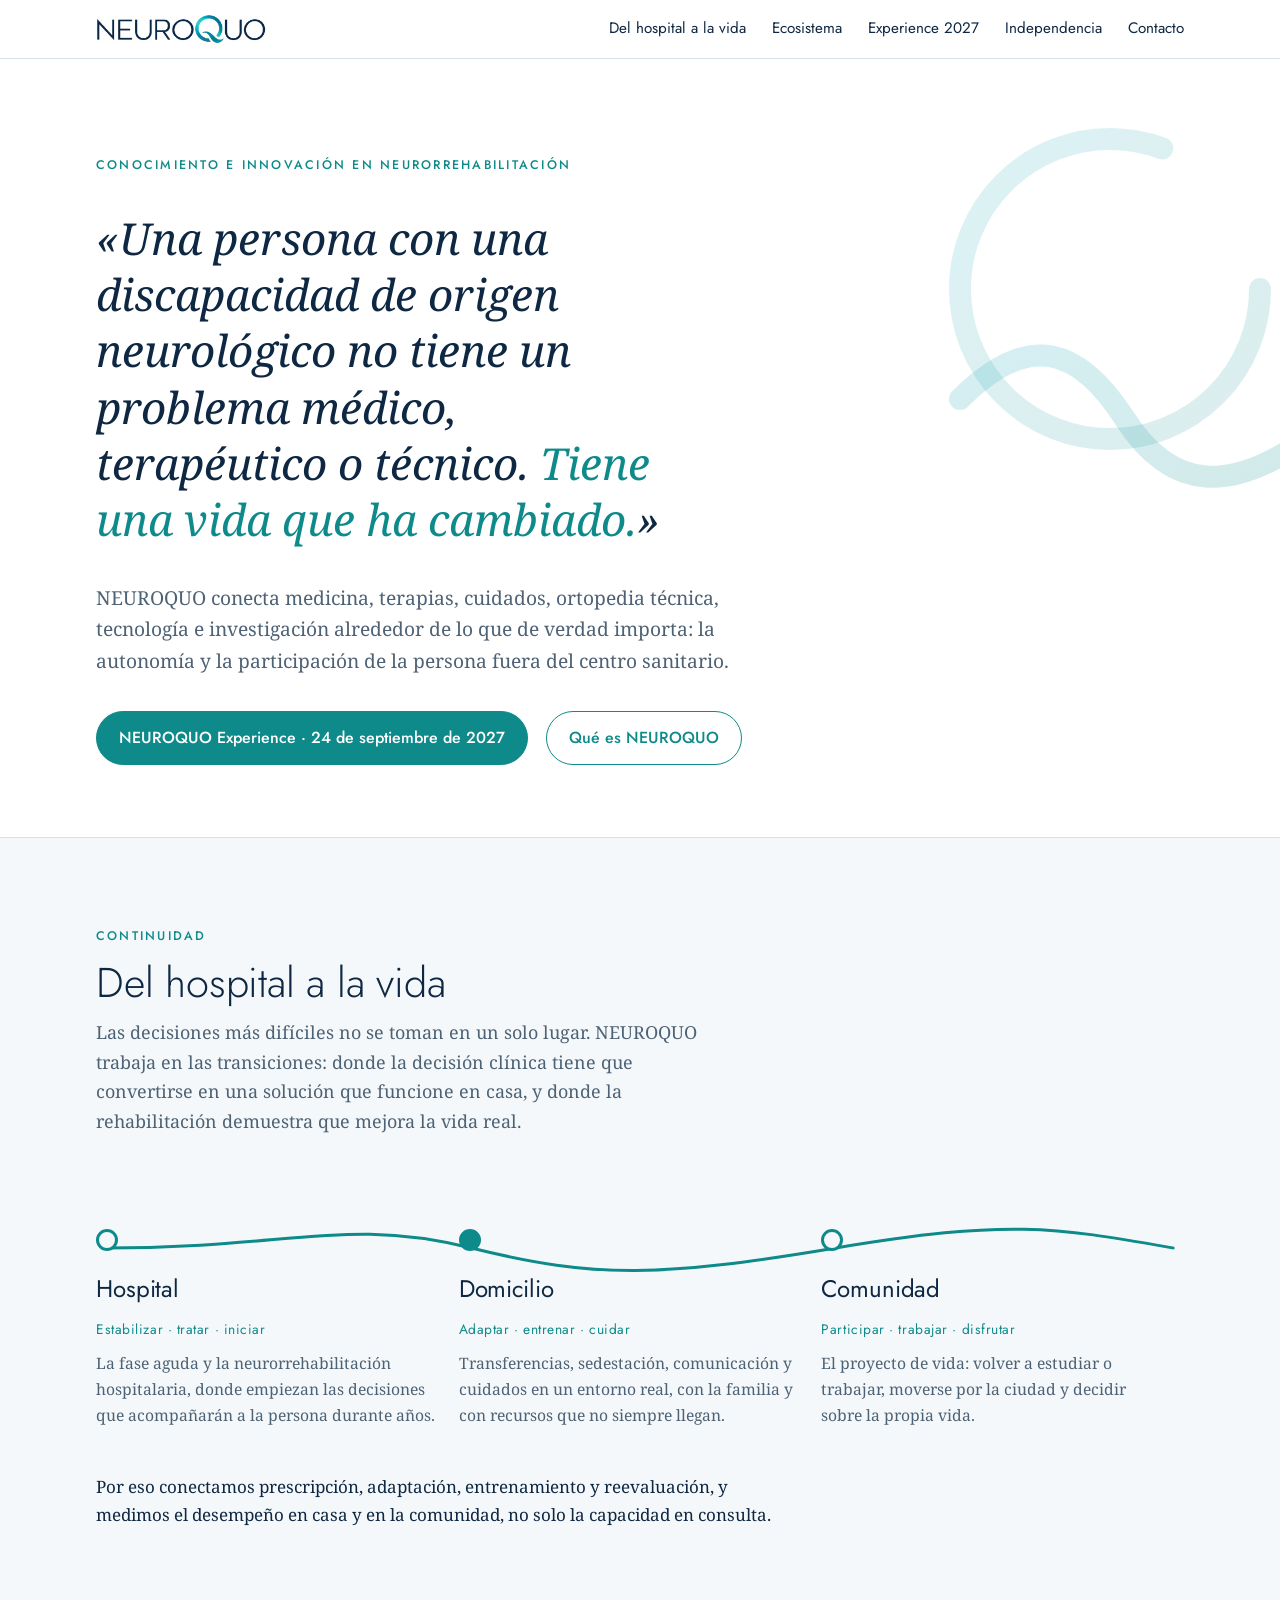
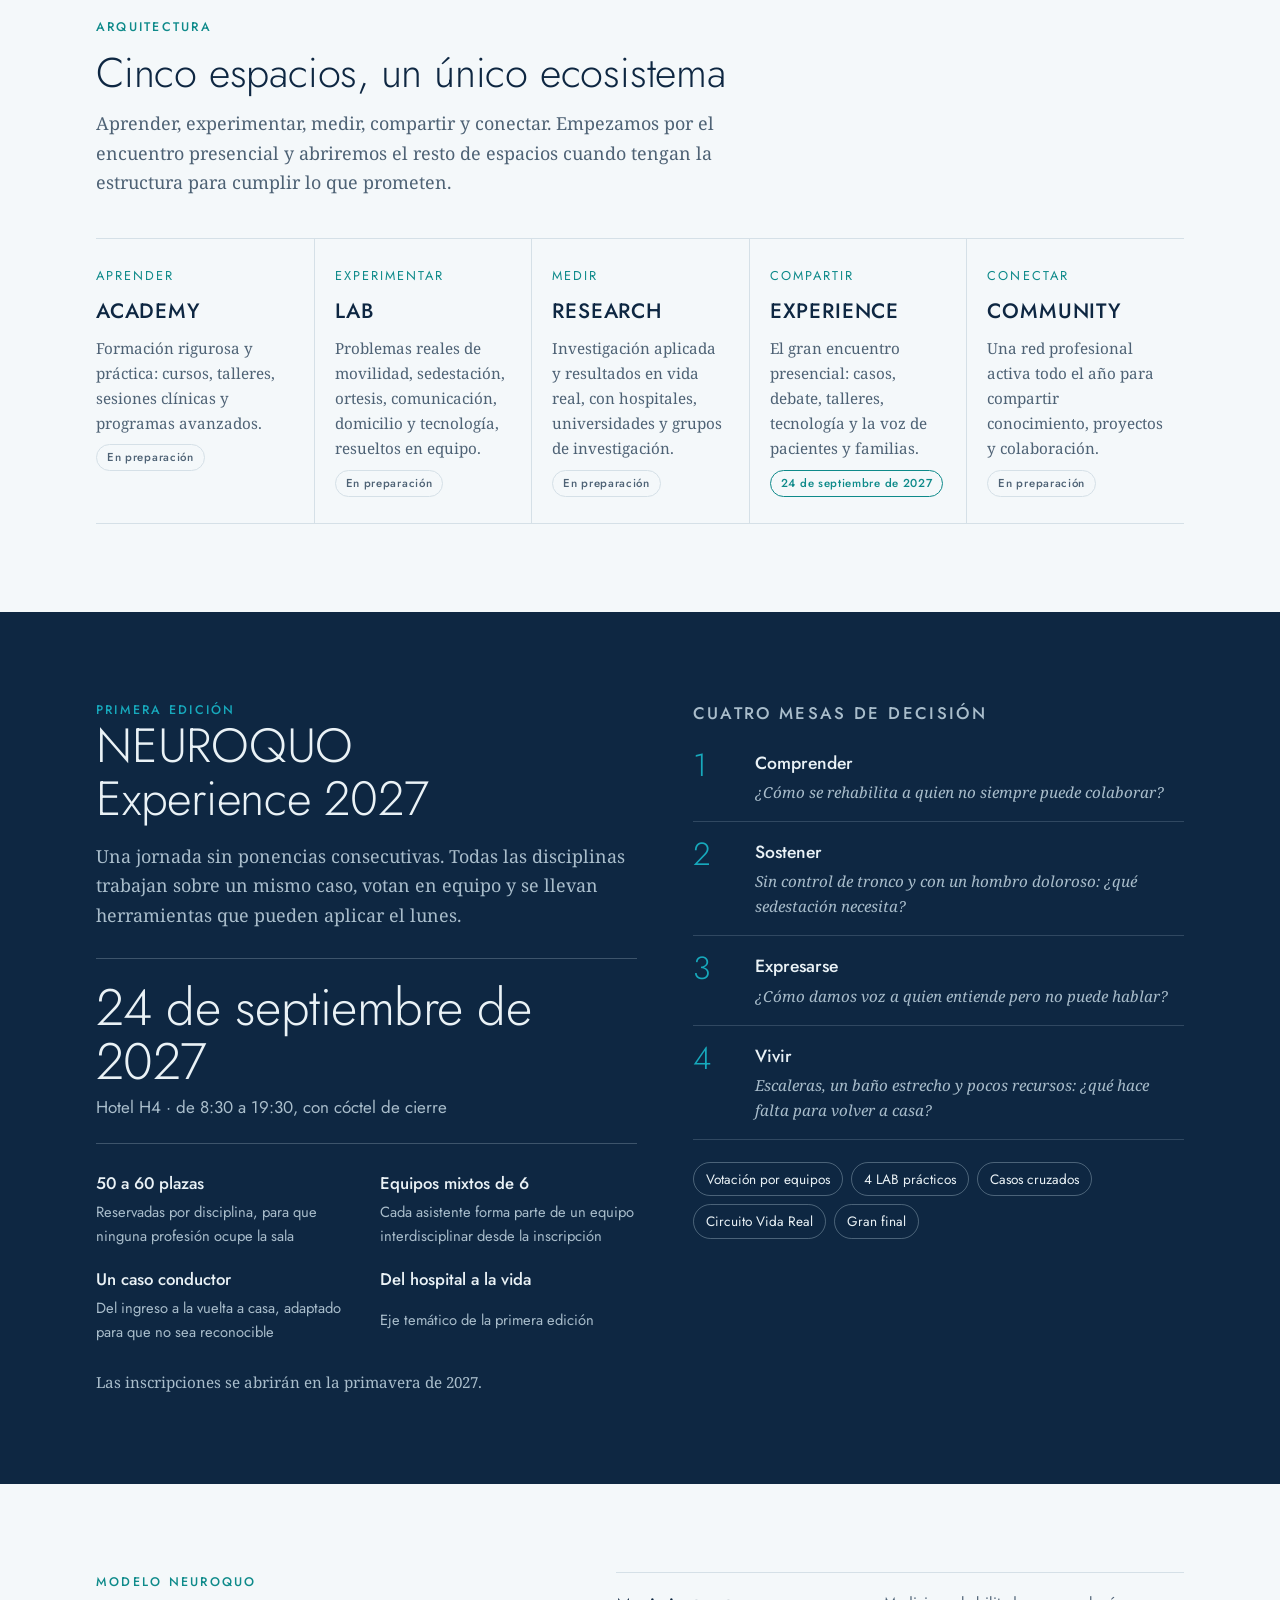
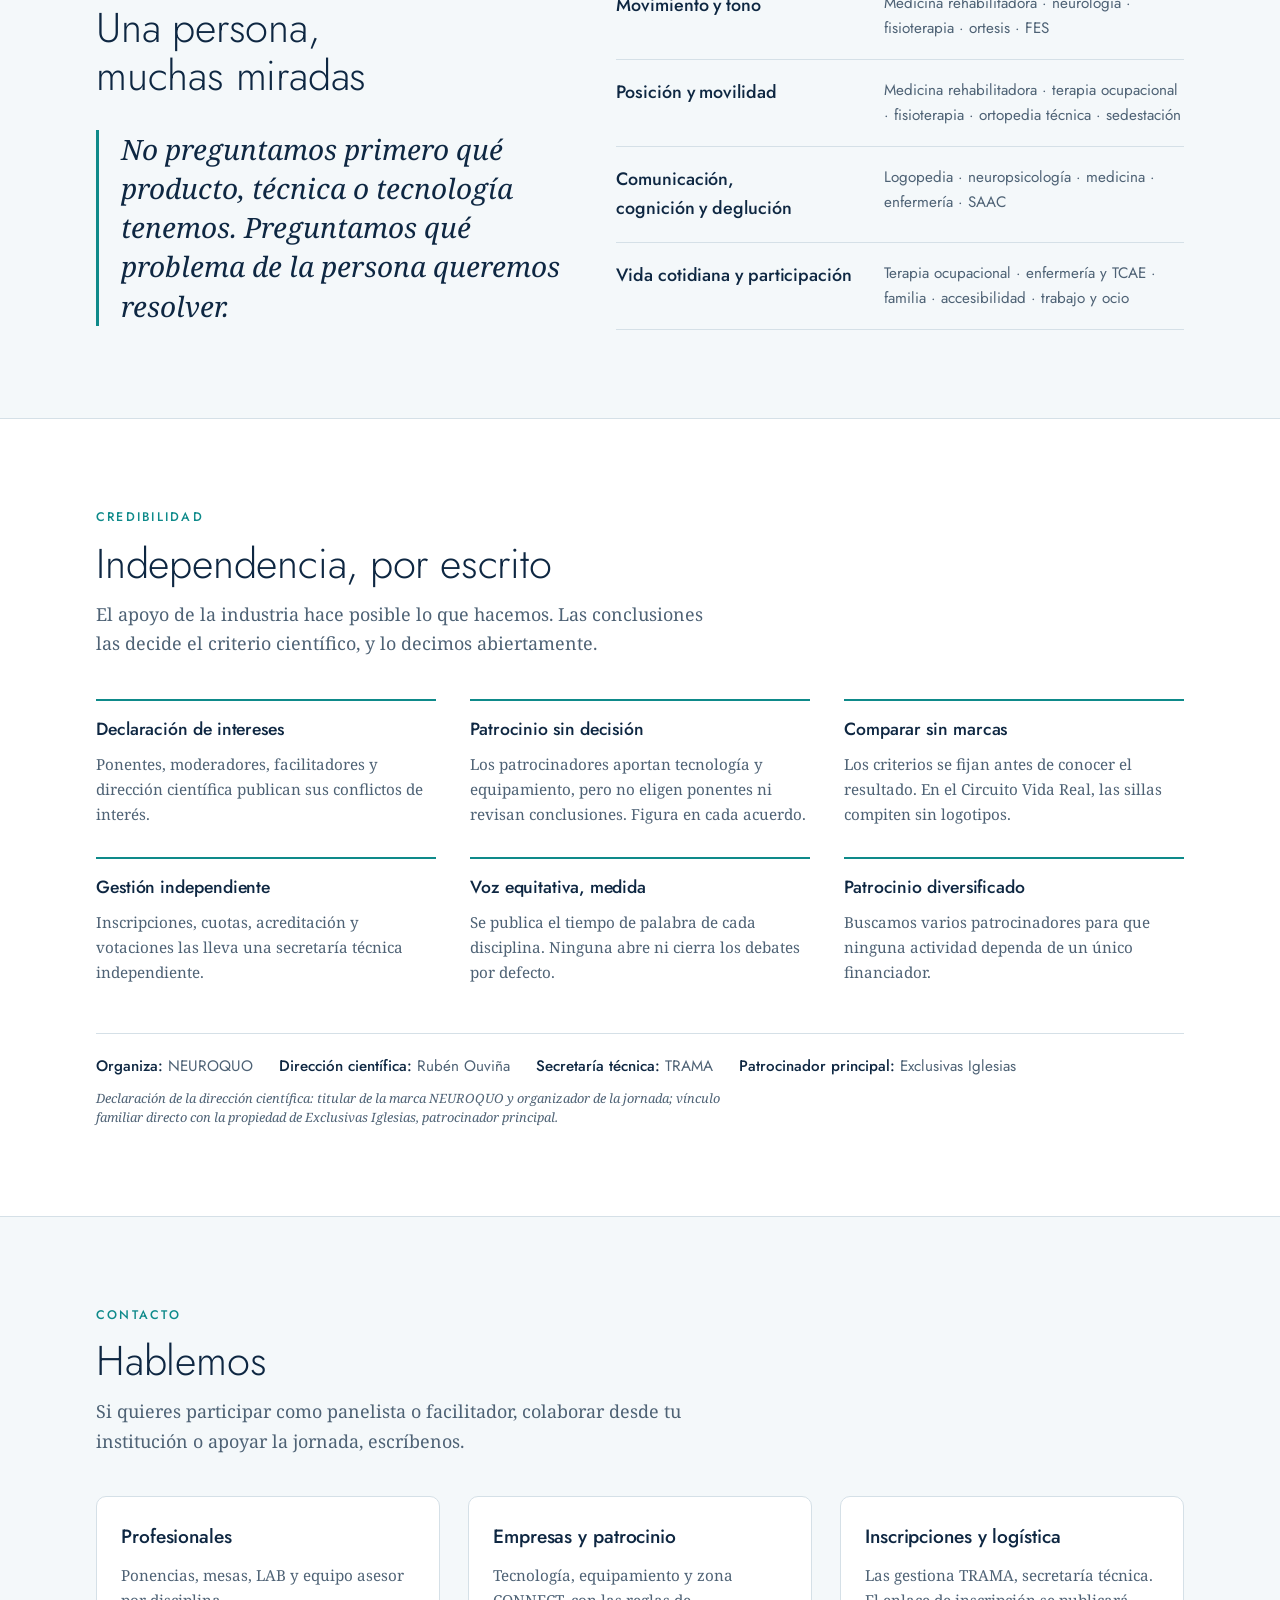
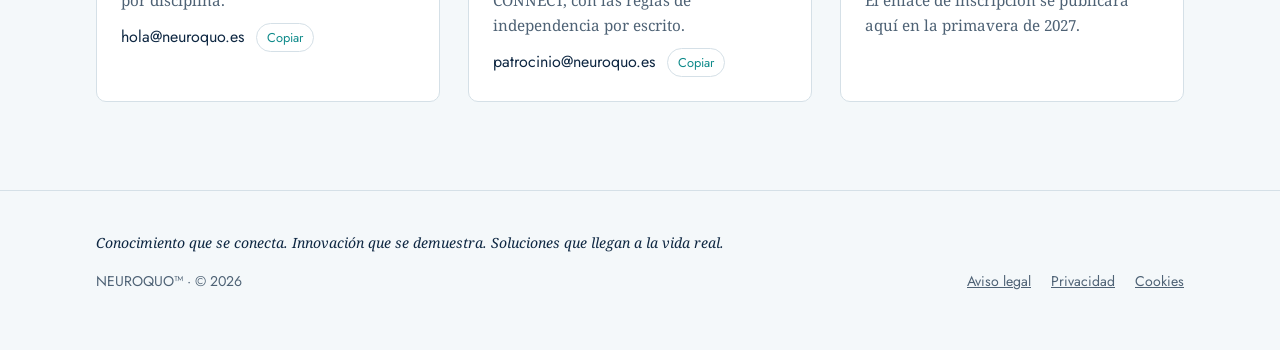
==== index.html @ b83b4be7 "Web de NEUROQUO: primera versión para neuroquo.es Página estática pasada desde el diseño aprobado, c" ====
<!doctype html>
<html lang="es">
<head>
<meta charset="utf-8">
<meta name="viewport" content="width=device-width, initial-scale=1, viewport-fit=cover">
<title>NEUROQUO · Conocimiento e innovación en neurorrehabilitación</title>
<link rel="canonical" href="https://neuroquo.es/">
<link rel="icon" type="image/png" href="assets/logo-neuroquo-600.png">
<meta property="og:title" content="NEUROQUO">
<meta property="og:description" content="Ecosistema de conocimiento e innovación en neurorrehabilitación. NEUROQUO Experience 2027: 24 de septiembre.">
<meta property="og:url" content="https://neuroquo.es/">
<meta property="og:type" content="website">
<meta property="og:locale" content="es_ES">
<meta name="description" content="NEUROQUO, ecosistema de conocimiento e innovación en neurorrehabilitación. NEUROQUO Experience 2027: 24 de septiembre, Hotel H4.">
<link rel="preconnect" href="https://fonts.googleapis.com">
<link rel="preconnect" href="https://fonts.gstatic.com" crossorigin>
<link rel="stylesheet" href="https://fonts.googleapis.com/css2?family=Jost:wght@300;400;500;600&family=Noto+Serif:ital,wght@0,400;0,600;1,400&display=swap">
<style>
/* Layout: una sola columna editorial (≈1120px) con bandas a todo el ancho; la línea turquesa de la Q
   recorre "del hospital a la vida" como hilo de continuidad. Display: Jost ligera (eco del logotipo);
   texto: Noto Serif (dossier de marca). */
:root {
  --paper: #F4F8FA;
  --surface: #FFFFFF;
  --ink: #0E2742;
  --muted: #4E6275;
  --line: #D5E0E7;
  --teal: #0E8A8A;
  --cyan: #17A9BC;
  --wash: #E4F2F2;
  --band: #0E2742;
  --band-ink: #EAF2F6;
  --band-muted: #A9BDCB;
  --f-display: "Jost", "Futura", "Avenir Next", "Helvetica Neue", Arial, sans-serif;
  --f-body: "Noto Serif", Georgia, "Times New Roman", serif;
}
@media (prefers-color-scheme: dark) {
  :root:not([data-theme="light"]) {
    --paper: #08141F; --surface: #0E1E2D; --ink: #E7EEF3; --muted: #9DB0C0; --line: #20374A;
    --teal: #3CC4BD; --cyan: #5BD0DE; --wash: #0F2A31; --band: #0B1A27; --band-ink: #EAF2F6; --band-muted: #A9BDCB;
    color-scheme: dark;
  }
}
:root[data-theme="dark"] {
  --paper: #08141F; --surface: #0E1E2D; --ink: #E7EEF3; --muted: #9DB0C0; --line: #20374A;
  --teal: #3CC4BD; --cyan: #5BD0DE; --wash: #0F2A31; --band: #0B1A27; --band-ink: #EAF2F6; --band-muted: #A9BDCB;
  color-scheme: dark;
}

* { box-sizing: border-box; }
html { scroll-padding-top: calc(env(safe-area-inset-top, 0px) + 76px); }
body { background: var(--paper); color: var(--ink); font-family: var(--f-body); font-size: 17px; line-height: 1.65; }
h1, h2, h3, h4 { font-family: var(--f-display); font-weight: 400; margin: 0; text-wrap: balance; letter-spacing: -0.005em; }
p { margin: 0; }
a { color: var(--teal); }
a:focus-visible, button:focus-visible { outline: 2px solid var(--cyan); outline-offset: 3px; border-radius: 2px; }
.in { max-width: 1120px; margin: 0 auto; padding-left: max(16px, env(safe-area-inset-left, 0px)); padding-right: max(16px, env(safe-area-inset-right, 0px)); }
.eyebrow { font-family: var(--f-display); font-size: 0.78rem; font-weight: 500; letter-spacing: 0.18em; text-transform: uppercase; color: var(--teal); }
.lede { font-size: 1.12rem; color: var(--muted); max-width: 62ch; }
section { padding-block: 88px; }
.sec-head { display: grid; gap: 12px; margin-bottom: 40px; max-width: 760px; }
.sec-head h2 { font-size: clamp(1.8rem, 3.4vw, 2.6rem); font-weight: 300; line-height: 1.15; }

/* Cabecera */
body::before { content: ""; position: fixed; inset: 0 0 auto; height: env(safe-area-inset-top, 0px); z-index: 10; background: var(--surface); }
.top { position: sticky; top: env(safe-area-inset-top, 0px); z-index: 9; background: color-mix(in srgb, var(--surface) 92%, transparent); backdrop-filter: blur(8px); border-bottom: 1px solid var(--line); }
.top .in { display: flex; align-items: center; justify-content: space-between; gap: 20px; padding-block: 14px; }
.logo { display: block; width: 170px; height: auto; }
.logo-dark { display: none; }
@media (prefers-color-scheme: dark) { :root:not([data-theme="light"]) .logo-light { display: none; } :root:not([data-theme="light"]) .logo-dark { display: block; } }
:root[data-theme="dark"] .logo-light { display: none; }
:root[data-theme="dark"] .logo-dark { display: block; }
nav ul { display: flex; flex-wrap: wrap; gap: 6px 26px; list-style: none; margin: 0; padding: 0; font-family: var(--f-display); font-size: 0.95rem; }
nav a { color: var(--ink); text-decoration: none; }
nav a:hover { color: var(--teal); }
@media (max-width: 860px) { nav { display: none; } }

/* Portada */
.hero { padding-block: 96px 72px; background: var(--surface); border-bottom: 1px solid var(--line); position: relative; overflow: hidden; }
.hero .in { display: grid; gap: 34px; position: relative; }
.hero blockquote { margin: 0; font-family: var(--f-body); font-style: italic; font-size: clamp(1.7rem, 3.6vw, 2.75rem); line-height: 1.28; max-width: 24ch; color: var(--ink); }
.hero blockquote em { font-style: italic; color: var(--teal); }
.hero .lede { font-size: 1.2rem; }
.hero-meta { display: flex; flex-wrap: wrap; gap: 14px 18px; align-items: center; }
.btn { font-family: var(--f-display); font-size: 1rem; font-weight: 500; text-decoration: none; padding: 13px 22px; border-radius: 999px; border: 1px solid var(--teal); color: var(--teal); background: transparent; cursor: pointer; display: inline-flex; gap: 10px; align-items: center; }
.btn.solid { background: var(--teal); color: var(--surface); }
.btn:hover { filter: brightness(1.08); }
.hero-wave { position: absolute; right: -60px; top: 40px; width: min(48vw, 560px); height: auto; opacity: 0.9; pointer-events: none; }
@media (max-width: 760px) { .hero-wave { opacity: 0.25; right: -120px; } }

/* Del hospital a la vida */
.ruta { display: grid; grid-template-columns: repeat(3, minmax(0, 1fr)); gap: 0; position: relative; }
.ruta svg.hilo { position: absolute; left: 0; right: 0; top: 30px; width: 100%; height: 70px; overflow: visible; }
.etapa { position: relative; padding: 0 22px 0 0; display: grid; gap: 10px; align-content: start; }
.etapa .punto { width: 22px; height: 22px; border-radius: 50%; background: var(--paper); border: 3px solid var(--teal); position: relative; z-index: 1; margin-top: 52px; }
.etapa.centro .punto { background: var(--teal); }
.etapa h3 { font-size: 1.5rem; font-weight: 400; margin-top: 8px; }
.etapa p { color: var(--muted); font-size: 0.98rem; }
.etapa .verbos { font-family: var(--f-display); font-size: 0.86rem; letter-spacing: 0.04em; color: var(--teal); }
.ruta-nota { margin-top: 44px; max-width: 70ch; }
@media (max-width: 760px) {
  .ruta { grid-template-columns: 1fr; gap: 28px; border-left: 3px solid var(--teal); margin-left: 10px; padding-left: 24px; }
  .ruta svg.hilo { display: none; }
  .etapa .punto { position: absolute; left: -37px; top: 6px; margin: 0; }
}

/* Ecosistema */
.espacios { display: grid; grid-template-columns: repeat(5, minmax(0, 1fr)); border-top: 1px solid var(--line); }
.espacio { padding: 26px 20px 26px 0; display: grid; gap: 8px; align-content: start; border-bottom: 1px solid var(--line); }
.espacio + .espacio { padding-left: 20px; border-left: 1px solid var(--line); }
.espacio h3 { font-size: 1.3rem; font-weight: 500; letter-spacing: 0.04em; }
.espacio .verbo { font-family: var(--f-display); font-size: 0.8rem; letter-spacing: 0.16em; text-transform: uppercase; color: var(--teal); }
.espacio p { font-size: 0.95rem; color: var(--muted); }
.estado { justify-self: start; font-family: var(--f-display); font-size: 0.72rem; font-weight: 500; letter-spacing: 0.06em; padding: 3px 10px; border-radius: 999px; border: 1px solid var(--line); color: var(--muted); }
.estado.vivo { border-color: var(--teal); color: var(--teal); }
@media (max-width: 960px) { .espacios { grid-template-columns: 1fr 1fr; } .espacio + .espacio { border-left: 0; padding-left: 0; } .espacio { padding-right: 20px; } }
@media (max-width: 520px) { .espacios { grid-template-columns: 1fr; } }

/* Experience 2027 (banda) */
.band { background: var(--band); color: var(--band-ink); }
.band .eyebrow { color: var(--cyan); }
.band .lede { color: var(--band-muted); }
.band h2, .band h3 { color: var(--band-ink); }
.exp { display: grid; grid-template-columns: minmax(0, 1.1fr) minmax(0, 1fr); gap: 56px; align-items: start; }
@media (max-width: 860px) { .exp { grid-template-columns: 1fr; gap: 36px; } }
.fecha { display: grid; gap: 4px; padding: 22px 0; border-top: 1px solid rgba(169, 189, 203, 0.3); border-bottom: 1px solid rgba(169, 189, 203, 0.3); margin-top: 28px; }
.fecha b { font-family: var(--f-display); font-weight: 300; font-size: clamp(2rem, 4.4vw, 3.2rem); line-height: 1.05; letter-spacing: -0.01em; }
.fecha span { color: var(--band-muted); font-family: var(--f-display); }
.hechos { display: grid; grid-template-columns: 1fr 1fr; gap: 18px 28px; margin-top: 26px; font-family: var(--f-display); }
.hechos div { display: grid; gap: 2px; }
.hechos strong { font-weight: 500; font-size: 1.05rem; }
.hechos span { color: var(--band-muted); font-size: 0.92rem; }
.mesas { list-style: none; margin: 0; padding: 0; display: grid; gap: 0; counter-reset: m; }
.mesas li { counter-increment: m; display: grid; grid-template-columns: 48px 1fr; gap: 2px 14px; padding: 16px 0; border-bottom: 1px solid rgba(169, 189, 203, 0.22); }
.mesas li::before { content: counter(m); grid-row: span 2; font-family: var(--f-display); font-weight: 300; font-size: 2rem; line-height: 1; color: var(--cyan); }
.mesas b { font-family: var(--f-display); font-weight: 500; font-size: 1.1rem; }
.mesas span { color: var(--band-muted); font-size: 0.95rem; font-style: italic; }
.formato { display: flex; flex-wrap: wrap; gap: 8px; margin-top: 22px; }
.formato span { font-family: var(--f-display); font-size: 0.85rem; padding: 5px 12px; border-radius: 999px; border: 1px solid rgba(169, 189, 203, 0.4); color: var(--band-ink); }
.band .btn { border-color: var(--cyan); color: var(--cyan); }
.aviso-insc { margin-top: 26px; display: grid; gap: 12px; justify-items: start; }
.aviso-insc p { color: var(--band-muted); font-size: 0.95rem; }

/* Una persona, muchas miradas */
.miradas { display: grid; grid-template-columns: minmax(0, 0.9fr) minmax(0, 1.1fr); gap: 56px; align-items: start; }
@media (max-width: 860px) { .miradas { grid-template-columns: 1fr; gap: 32px; } }
.principio { font-family: var(--f-body); font-style: italic; font-size: clamp(1.35rem, 2.4vw, 1.75rem); line-height: 1.4; border-left: 3px solid var(--teal); padding-left: 22px; }
.problemas { display: grid; gap: 0; border-top: 1px solid var(--line); }
.problema { display: grid; grid-template-columns: minmax(0, 0.9fr) minmax(0, 1.1fr); gap: 6px 22px; padding: 18px 0; border-bottom: 1px solid var(--line); }
.problema h3 { font-size: 1.12rem; font-weight: 500; }
.problema p { color: var(--muted); font-size: 0.95rem; font-family: var(--f-display); }
@media (max-width: 520px) { .problema { grid-template-columns: 1fr; } }

/* Independencia */
.indep { background: var(--surface); border-top: 1px solid var(--line); border-bottom: 1px solid var(--line); }
.compromisos { display: grid; grid-template-columns: repeat(3, minmax(0, 1fr)); gap: 30px 34px; }
@media (max-width: 860px) { .compromisos { grid-template-columns: 1fr 1fr; } }
@media (max-width: 520px) { .compromisos { grid-template-columns: 1fr; } }
.compromiso { display: grid; gap: 8px; align-content: start; padding-top: 14px; border-top: 2px solid var(--teal); }
.compromiso h3 { font-size: 1.1rem; font-weight: 500; }
.compromiso p { font-size: 0.95rem; color: var(--muted); }
.creditos { margin-top: 48px; padding-top: 20px; border-top: 1px solid var(--line); display: grid; gap: 10px; }
.creditos .lista { display: flex; flex-wrap: wrap; gap: 6px 26px; font-family: var(--f-display); font-size: 0.95rem; color: var(--muted); }
.creditos .lista b { color: var(--ink); font-weight: 500; }
.coi { font-style: italic; font-size: 0.8rem; line-height: 1.5; color: var(--muted); max-width: 90ch; }

/* Contacto */
.contacto { display: grid; grid-template-columns: repeat(3, minmax(0, 1fr)); gap: 28px; }
@media (max-width: 860px) { .contacto { grid-template-columns: 1fr; } }
.canal { background: var(--surface); border: 1px solid var(--line); border-radius: 10px; padding: 24px; display: grid; gap: 10px; align-content: start; }
.canal h3 { font-size: 1.2rem; font-weight: 500; }
.canal p { color: var(--muted); font-size: 0.95rem; }
.correo { display: flex; flex-wrap: wrap; gap: 8px 12px; align-items: center; font-family: var(--f-display); }
.correo code { font-family: var(--f-display); font-size: 1rem; color: var(--ink); user-select: all; }
.copiar { font-family: var(--f-display); font-size: 0.8rem; padding: 4px 10px; border-radius: 999px; border: 1px solid var(--line); background: transparent; color: var(--teal); cursor: pointer; }

/* Pie */
footer { padding-block: 40px 56px; border-top: 1px solid var(--line); font-family: var(--f-display); font-size: 0.88rem; color: var(--muted); }
footer .in { display: grid; gap: 16px; }
.pie-fila { display: flex; flex-wrap: wrap; gap: 10px 28px; justify-content: space-between; align-items: center; }
.pie-fila ul { display: flex; flex-wrap: wrap; gap: 6px 20px; list-style: none; margin: 0; padding: 0; }
.pie-fila a { color: var(--muted); }
.lema { font-family: var(--f-body); font-style: italic; color: var(--ink); }

@media (prefers-reduced-motion: no-preference) {
  html { scroll-behavior: smooth; }
  .hilo path.trazo { stroke-dasharray: 1400; stroke-dashoffset: 1400; animation: trazo 2.4s 0.3s ease-out forwards; }
  @keyframes trazo { to { stroke-dashoffset: 0; } }
}
</style>
<style>html,body{margin:0;padding:0}img{max-width:100%}</style>
</head>
<body>
<header class="top">
  <div class="in">
    <a href="#inicio" aria-label="NEUROQUO, inicio">
      <img class="logo logo-light" src="assets/logo-neuroquo-600.png" alt="NEUROQUO" width="600" height="107">
      <img class="logo logo-dark" src="assets/logo-neuroquo-oscuro-600.png" alt="NEUROQUO" width="600" height="107">
    </a>
    <nav aria-label="Secciones">
      <ul>
        <li><a href="#vida-real">Del hospital a la vida</a></li>
        <li><a href="#ecosistema">Ecosistema</a></li>
        <li><a href="#experience">Experience 2027</a></li>
        <li><a href="#independencia">Independencia</a></li>
        <li><a href="#contacto">Contacto</a></li>
      </ul>
    </nav>
  </div>
</header>

<main id="inicio">
  <section class="hero">
    <svg class="hero-wave" viewBox="0 0 560 420" aria-hidden="true">
      <defs>
        <linearGradient id="q" x1="0" y1="0" x2="1" y2="1">
          <stop offset="0" style="stop-color: var(--cyan)"/><stop offset="1" style="stop-color: var(--teal)"/>
        </linearGradient>
      </defs>
      <circle cx="330" cy="190" r="150" fill="none" stroke="url(#q)" stroke-width="22" stroke-dasharray="760 200" stroke-linecap="round" opacity="0.16"/>
      <path d="M180 300 C 250 230, 300 250, 345 320 S 450 400, 540 330" fill="none" stroke="url(#q)" stroke-width="22" stroke-linecap="round" opacity="0.2"/>
    </svg>
    <div class="in">
      <p class="eyebrow">Conocimiento e innovación en neurorrehabilitación</p>
      <blockquote>«Una persona con una discapacidad de origen neurológico no tiene un problema médico, terapéutico o técnico. <em>Tiene una vida que ha cambiado.</em>»</blockquote>
      <p class="lede">NEUROQUO conecta medicina, terapias, cuidados, ortopedia técnica, tecnología e investigación alrededor de lo que de verdad importa: la autonomía y la participación de la persona fuera del centro sanitario.</p>
      <div class="hero-meta">
        <a class="btn solid" href="#experience">NEUROQUO Experience · 24 de septiembre de 2027</a>
        <a class="btn" href="#ecosistema">Qué es NEUROQUO</a>
      </div>
    </div>
  </section>

  <section id="vida-real">
    <div class="in">
      <div class="sec-head">
        <p class="eyebrow">Continuidad</p>
        <h2>Del hospital a la vida</h2>
        <p class="lede">Las decisiones más difíciles no se toman en un solo lugar. NEUROQUO trabaja en las transiciones: donde la decisión clínica tiene que convertirse en una solución que funcione en casa, y donde la rehabilitación demuestra que mejora la vida real.</p>
      </div>
      <div class="ruta">
        <svg class="hilo" viewBox="0 0 1000 70" preserveAspectRatio="none" aria-hidden="true">
          <path class="trazo" d="M10 41 C 180 41, 230 10, 345 41 S 520 70, 680 41 S 880 20, 990 41" fill="none" style="stroke: var(--teal)" stroke-width="3" stroke-linecap="round" vector-effect="non-scaling-stroke"/>
        </svg>
        <div class="etapa">
          <span class="punto" aria-hidden="true"></span>
          <h3>Hospital</h3>
          <p class="verbos">Estabilizar · tratar · iniciar</p>
          <p>La fase aguda y la neurorrehabilitación hospitalaria, donde empiezan las decisiones que acompañarán a la persona durante años.</p>
        </div>
        <div class="etapa centro">
          <span class="punto" aria-hidden="true"></span>
          <h3>Domicilio</h3>
          <p class="verbos">Adaptar · entrenar · cuidar</p>
          <p>Transferencias, sedestación, comunicación y cuidados en un entorno real, con la familia y con recursos que no siempre llegan.</p>
        </div>
        <div class="etapa">
          <span class="punto" aria-hidden="true"></span>
          <h3>Comunidad</h3>
          <p class="verbos">Participar · trabajar · disfrutar</p>
          <p>El proyecto de vida: volver a estudiar o trabajar, moverse por la ciudad y decidir sobre la propia vida.</p>
        </div>
      </div>
      <p class="ruta-nota">Por eso conectamos prescripción, adaptación, entrenamiento y reevaluación, y medimos el desempeño en casa y en la comunidad, no solo la capacidad en consulta.</p>
    </div>
  </section>

  <section id="ecosistema" style="padding-top: 0;">
    <div class="in">
      <div class="sec-head">
        <p class="eyebrow">Arquitectura</p>
        <h2>Cinco espacios, un único ecosistema</h2>
        <p class="lede">Aprender, experimentar, medir, compartir y conectar. Empezamos por el encuentro presencial y abriremos el resto de espacios cuando tengan la estructura para cumplir lo que prometen.</p>
      </div>
      <div class="espacios">
        <div class="espacio">
          <span class="verbo">Aprender</span>
          <h3>ACADEMY</h3>
          <p>Formación rigurosa y práctica: cursos, talleres, sesiones clínicas y programas avanzados.</p>
          <span class="estado">En preparación</span>
        </div>
        <div class="espacio">
          <span class="verbo">Experimentar</span>
          <h3>LAB</h3>
          <p>Problemas reales de movilidad, sedestación, ortesis, comunicación, domicilio y tecnología, resueltos en equipo.</p>
          <span class="estado">En preparación</span>
        </div>
        <div class="espacio">
          <span class="verbo">Medir</span>
          <h3>RESEARCH</h3>
          <p>Investigación aplicada y resultados en vida real, con hospitales, universidades y grupos de investigación.</p>
          <span class="estado">En preparación</span>
        </div>
        <div class="espacio">
          <span class="verbo">Compartir</span>
          <h3>EXPERIENCE</h3>
          <p>El gran encuentro presencial: casos, debate, talleres, tecnología y la voz de pacientes y familias.</p>
          <span class="estado vivo">24 de septiembre de 2027</span>
        </div>
        <div class="espacio">
          <span class="verbo">Conectar</span>
          <h3>COMMUNITY</h3>
          <p>Una red profesional activa todo el año para compartir conocimiento, proyectos y colaboración.</p>
          <span class="estado">En preparación</span>
        </div>
      </div>
    </div>
  </section>

  <section id="experience" class="band">
    <div class="in exp">
      <div>
        <p class="eyebrow">Primera edición</p>
        <h2 style="font-size: clamp(2rem, 4vw, 3rem); font-weight: 300; line-height: 1.1;">NEUROQUO Experience 2027</h2>
        <p class="lede" style="margin-top: 16px;">Una jornada sin ponencias consecutivas. Todas las disciplinas trabajan sobre un mismo caso, votan en equipo y se llevan herramientas que pueden aplicar el lunes.</p>
        <div class="fecha">
          <b>24 de septiembre de 2027</b>
          <span>Hotel H4 · de 8:30 a 19:30, con cóctel de cierre</span>
        </div>
        <div class="hechos">
          <div><strong>50 a 60 plazas</strong><span>Reservadas por disciplina, para que ninguna profesión ocupe la sala</span></div>
          <div><strong>Equipos mixtos de 6</strong><span>Cada asistente forma parte de un equipo interdisciplinar desde la inscripción</span></div>
          <div><strong>Un caso conductor</strong><span>Del ingreso a la vuelta a casa, adaptado para que no sea reconocible</span></div>
          <div><strong>Del hospital a la vida</strong><span>Eje temático de la primera edición</span></div>
        </div>
        <div class="aviso-insc">
          <p>Las inscripciones se abrirán en la primavera de 2027.</p>
        </div>
      </div>
      <div>
        <h3 style="font-size: 1.05rem; font-weight: 500; letter-spacing: 0.14em; text-transform: uppercase; color: var(--band-muted); margin-bottom: 6px;">Cuatro mesas de decisión</h3>
        <ol class="mesas">
          <li><b>Comprender</b><span>¿Cómo se rehabilita a quien no siempre puede colaborar?</span></li>
          <li><b>Sostener</b><span>Sin control de tronco y con un hombro doloroso: ¿qué sedestación necesita?</span></li>
          <li><b>Expresarse</b><span>¿Cómo damos voz a quien entiende pero no puede hablar?</span></li>
          <li><b>Vivir</b><span>Escaleras, un baño estrecho y pocos recursos: ¿qué hace falta para volver a casa?</span></li>
        </ol>
        <div class="formato" aria-label="Formato de la jornada">
          <span>Votación por equipos</span><span>4 LAB prácticos</span><span>Casos cruzados</span><span>Circuito Vida Real</span><span>Gran final</span>
        </div>
      </div>
    </div>
  </section>

  <section id="miradas">
    <div class="in miradas">
      <div class="sec-head" style="margin-bottom: 0;">
        <p class="eyebrow">Modelo NEUROQUO</p>
        <h2>Una persona, muchas miradas</h2>
        <p class="principio" style="margin-top: 18px;">No preguntamos primero qué producto, técnica o tecnología tenemos. Preguntamos qué problema de la persona queremos resolver.</p>
      </div>
      <div class="problemas">
        <div class="problema"><h3>Movimiento y tono</h3><p>Medicina rehabilitadora · neurología · fisioterapia · ortesis · FES</p></div>
        <div class="problema"><h3>Posición y movilidad</h3><p>Medicina rehabilitadora · terapia ocupacional · fisioterapia · ortopedia técnica · sedestación</p></div>
        <div class="problema"><h3>Comunicación, cognición y deglución</h3><p>Logopedia · neuropsicología · medicina · enfermería · SAAC</p></div>
        <div class="problema"><h3>Vida cotidiana y participación</h3><p>Terapia ocupacional · enfermería y TCAE · familia · accesibilidad · trabajo y ocio</p></div>
      </div>
    </div>
  </section>

  <section id="independencia" class="indep">
    <div class="in">
      <div class="sec-head">
        <p class="eyebrow">Credibilidad</p>
        <h2>Independencia, por escrito</h2>
        <p class="lede">El apoyo de la industria hace posible lo que hacemos. Las conclusiones las decide el criterio científico, y lo decimos abiertamente.</p>
      </div>
      <div class="compromisos">
        <div class="compromiso"><h3>Declaración de intereses</h3><p>Ponentes, moderadores, facilitadores y dirección científica publican sus conflictos de interés.</p></div>
        <div class="compromiso"><h3>Patrocinio sin decisión</h3><p>Los patrocinadores aportan tecnología y equipamiento, pero no eligen ponentes ni revisan conclusiones. Figura en cada acuerdo.</p></div>
        <div class="compromiso"><h3>Comparar sin marcas</h3><p>Los criterios se fijan antes de conocer el resultado. En el Circuito Vida Real, las sillas compiten sin logotipos.</p></div>
        <div class="compromiso"><h3>Gestión independiente</h3><p>Inscripciones, cuotas, acreditación y votaciones las lleva una secretaría técnica independiente.</p></div>
        <div class="compromiso"><h3>Voz equitativa, medida</h3><p>Se publica el tiempo de palabra de cada disciplina. Ninguna abre ni cierra los debates por defecto.</p></div>
        <div class="compromiso"><h3>Patrocinio diversificado</h3><p>Buscamos varios patrocinadores para que ninguna actividad dependa de un único financiador.</p></div>
      </div>
      <div class="creditos">
        <div class="lista">
          <span><b>Organiza:</b> NEUROQUO</span>
          <span><b>Dirección científica:</b> Rubén Ouviña</span>
          <span><b>Secretaría técnica:</b> TRAMA</span>
          <span><b>Patrocinador principal:</b> Exclusivas Iglesias</span>
        </div>
        <p class="coi">Declaración de la dirección científica: titular de la marca NEUROQUO y organizador de la jornada; vínculo familiar directo con la propiedad de Exclusivas Iglesias, patrocinador principal.</p>
      </div>
    </div>
  </section>

  <section id="contacto">
    <div class="in">
      <div class="sec-head">
        <p class="eyebrow">Contacto</p>
        <h2>Hablemos</h2>
        <p class="lede">Si quieres participar como panelista o facilitador, colaborar desde tu institución o apoyar la jornada, escríbenos.</p>
      </div>
      <div class="contacto">
        <div class="canal">
          <h3>Profesionales</h3>
          <p>Ponencias, mesas, LAB y equipo asesor por disciplina.</p>
          <div class="correo"><code>hola@neuroquo.es</code><button class="copiar" type="button" data-copiar="hola@neuroquo.es">Copiar</button></div>
        </div>
        <div class="canal">
          <h3>Empresas y patrocinio</h3>
          <p>Tecnología, equipamiento y zona CONNECT, con las reglas de independencia por escrito.</p>
          <div class="correo"><code>patrocinio@neuroquo.es</code><button class="copiar" type="button" data-copiar="patrocinio@neuroquo.es">Copiar</button></div>
        </div>
        <div class="canal">
          <h3>Inscripciones y logística</h3>
          <p>Las gestiona TRAMA, secretaría técnica. El enlace de inscripción se publicará aquí en la primavera de 2027.</p>
        </div>
      </div>
    </div>
  </section>
</main>

<footer>
  <div class="in">
    <div class="pie-fila">
      <span class="lema">Conocimiento que se conecta. Innovación que se demuestra. Soluciones que llegan a la vida real.</span>
    </div>
    <div class="pie-fila">
      <span>NEUROQUO™ · © 2026</span>
      <ul>
        <li><a href="#contacto">Aviso legal</a></li>
        <li><a href="#contacto">Privacidad</a></li>
        <li><a href="#contacto">Cookies</a></li>
      </ul>
    </div>
  </div>
</footer>

<script>
document.querySelectorAll('.copiar').forEach((b) => {
  b.addEventListener('click', () => {
    const t = b.dataset.copiar;
    const ok = () => { b.textContent = 'Copiado'; setTimeout(() => (b.textContent = 'Copiar'), 1600); };
    try {
      navigator.clipboard.writeText(t).then(ok, () => seleccionar(b));
    } catch { seleccionar(b); }
  });
});
function seleccionar(b) {
  const code = b.previousElementSibling;
  const r = document.createRange(); r.selectNodeContents(code);
  const s = getSelection(); s.removeAllRanges(); s.addRange(r);
}
</script>

</body></html>
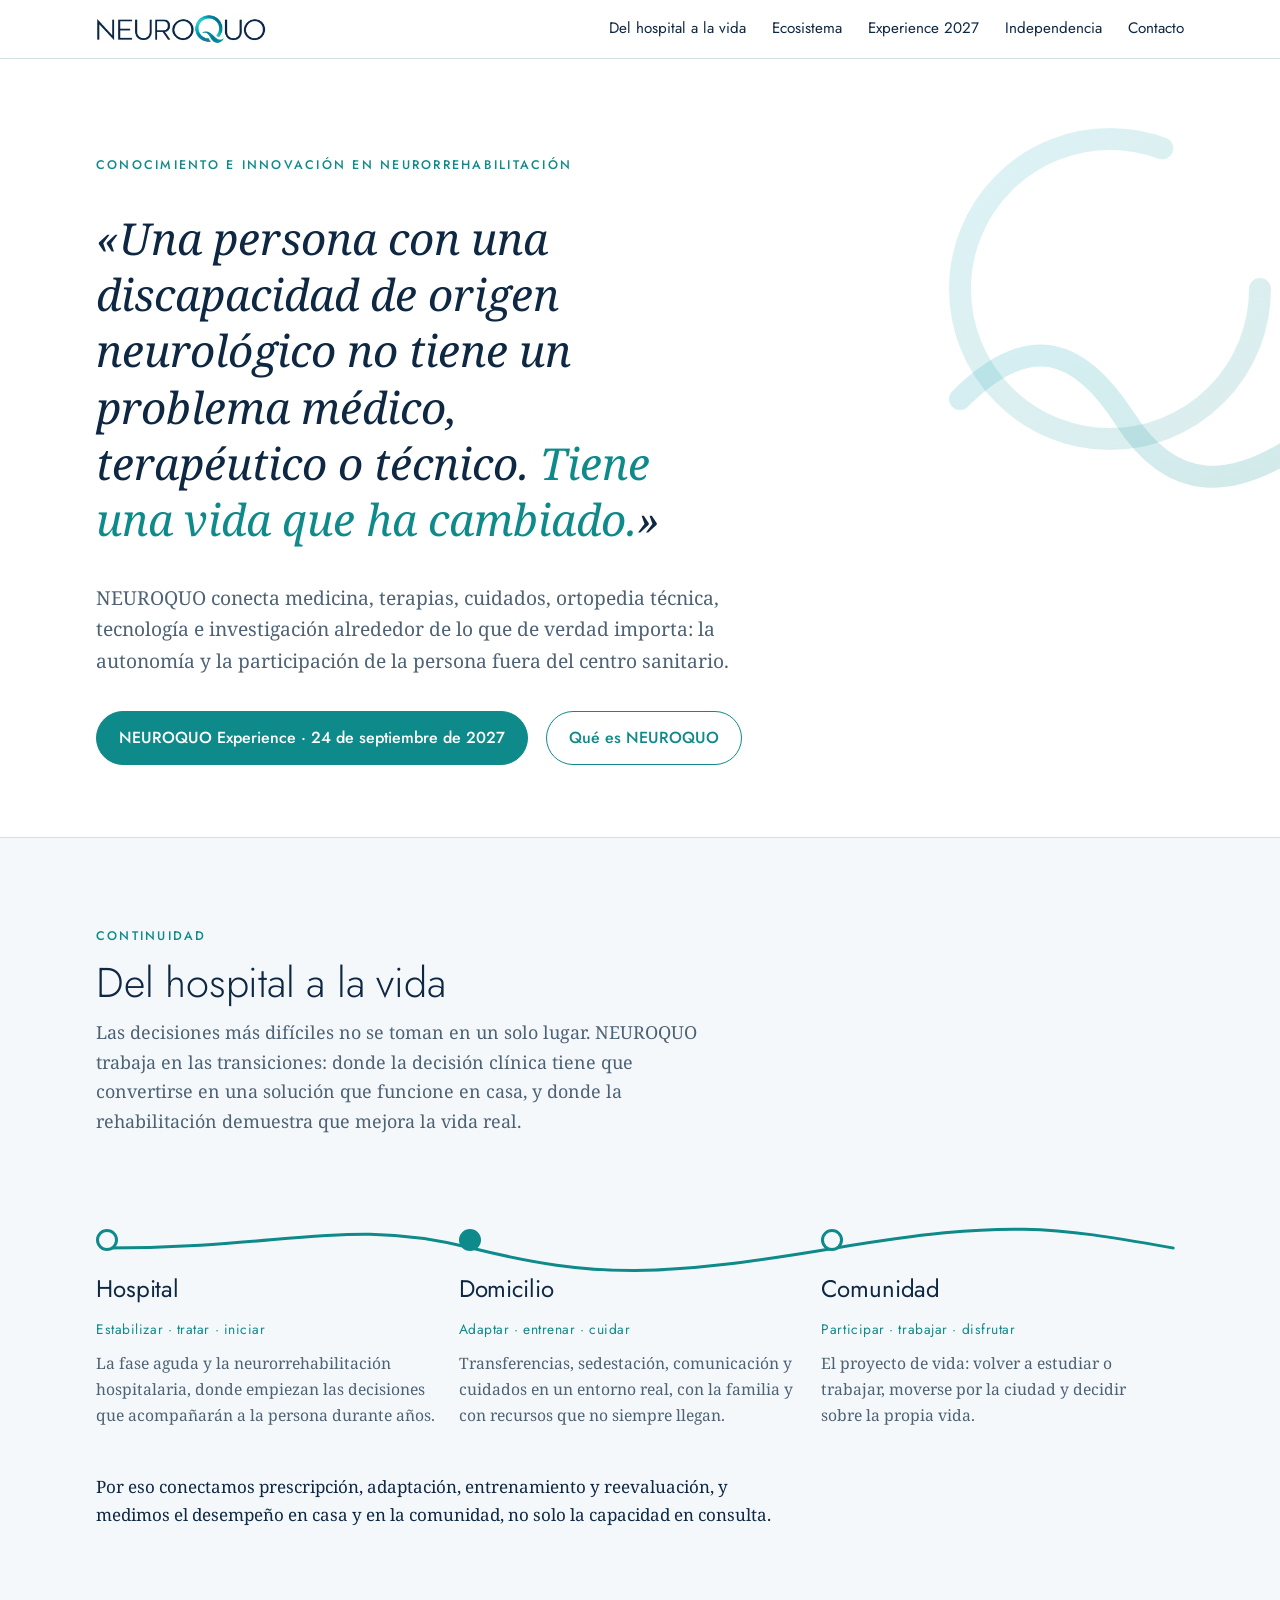
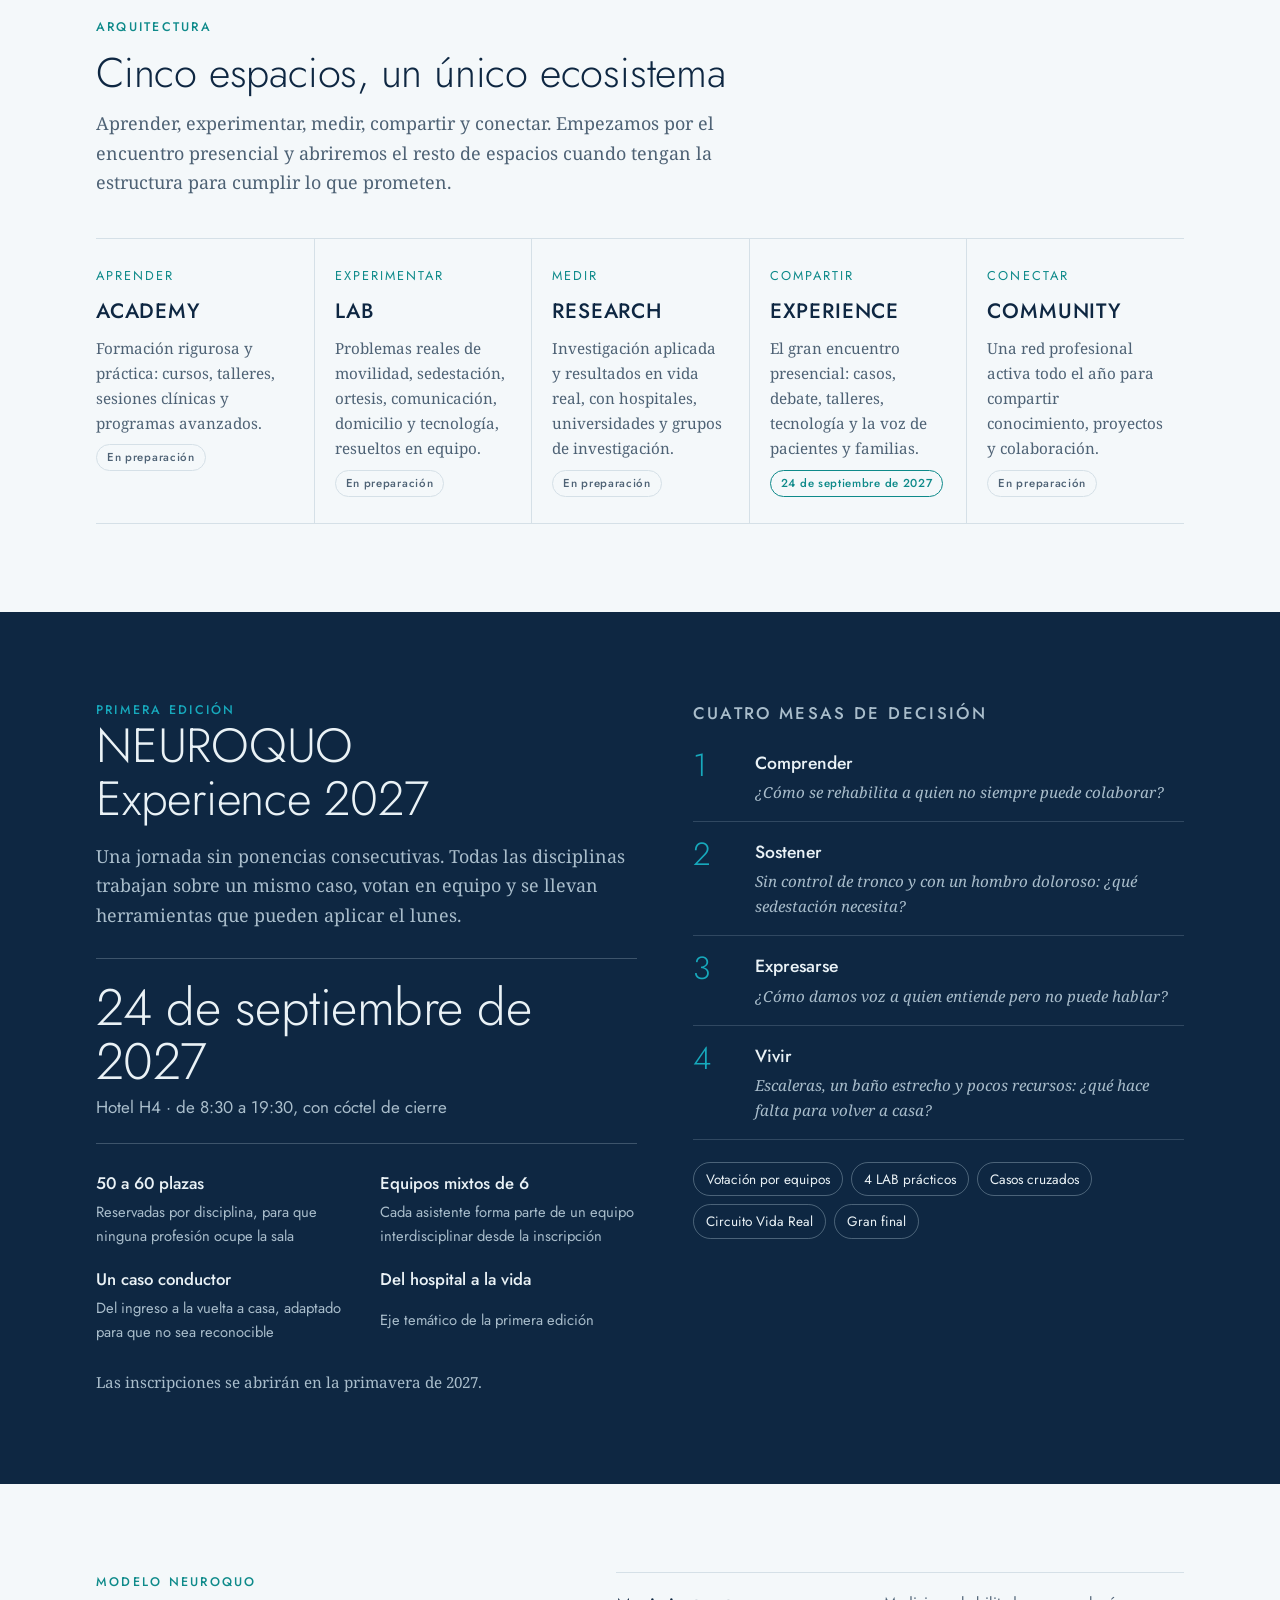
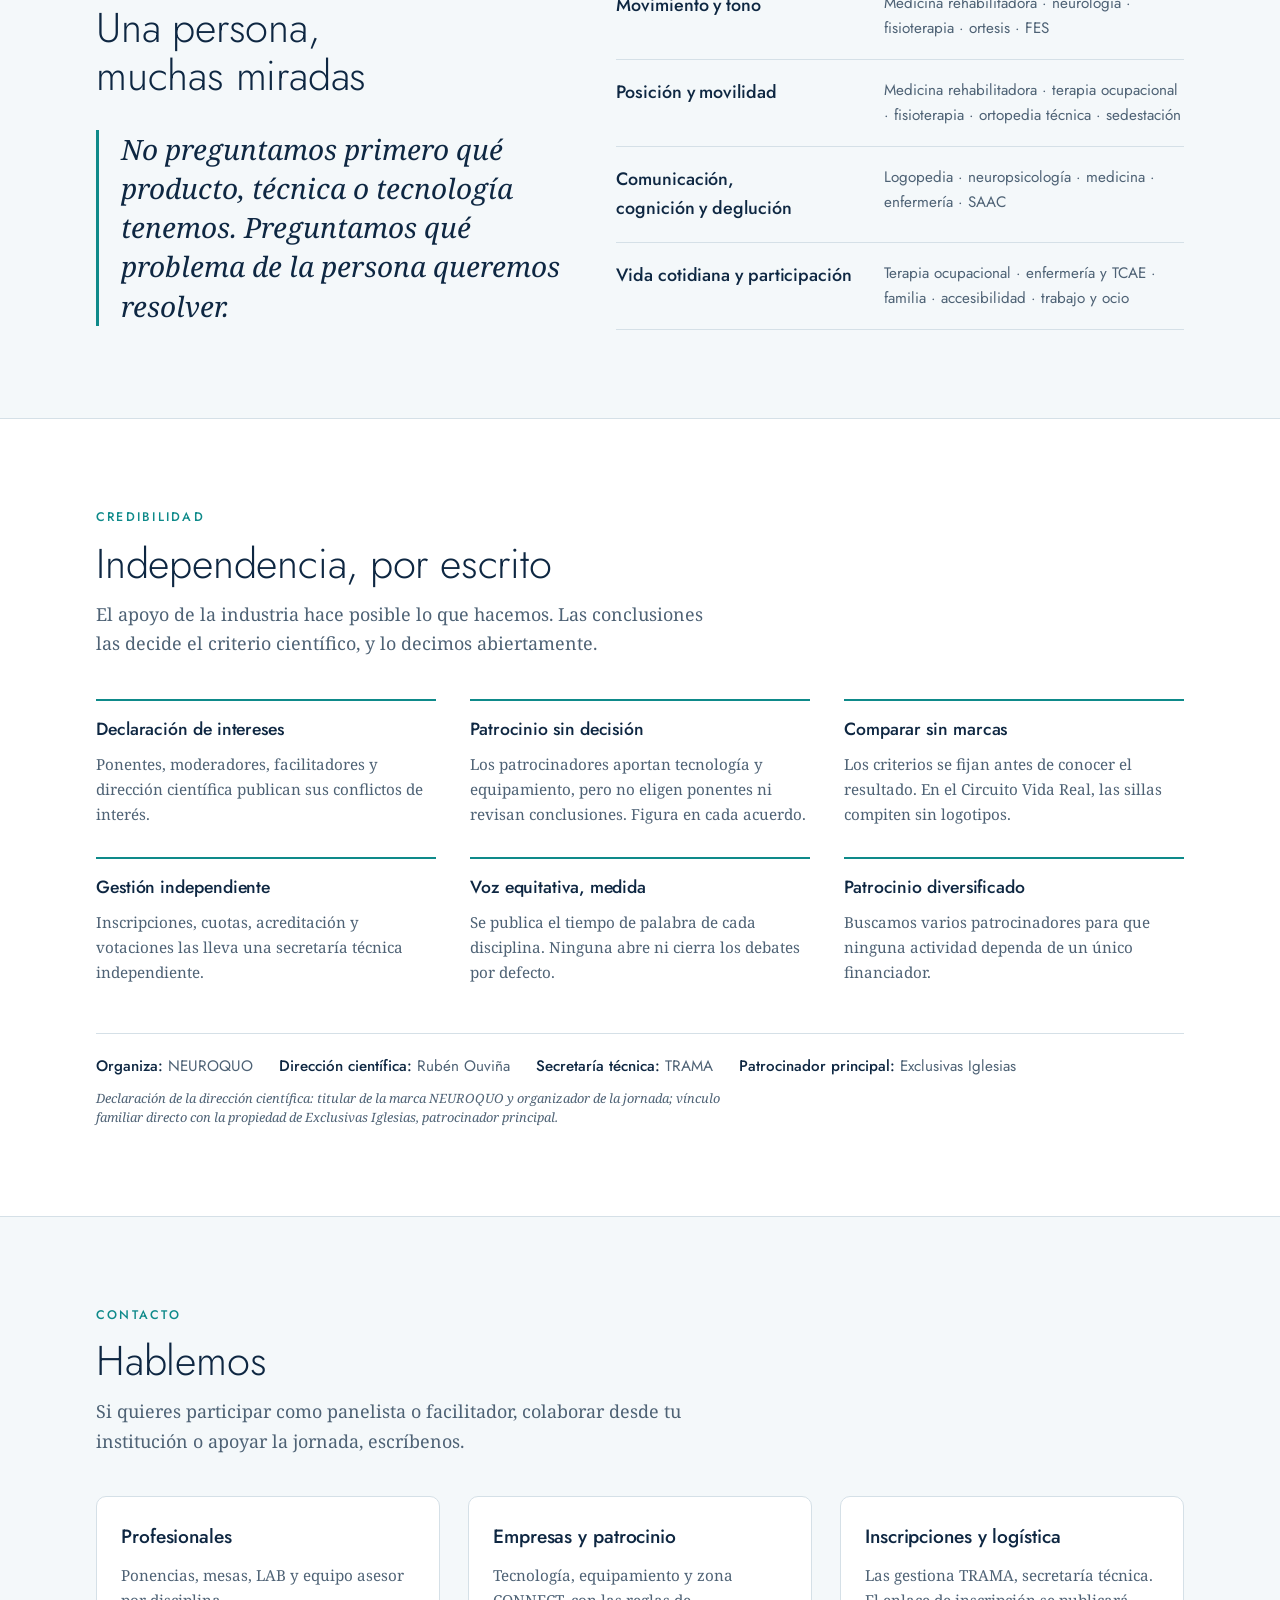
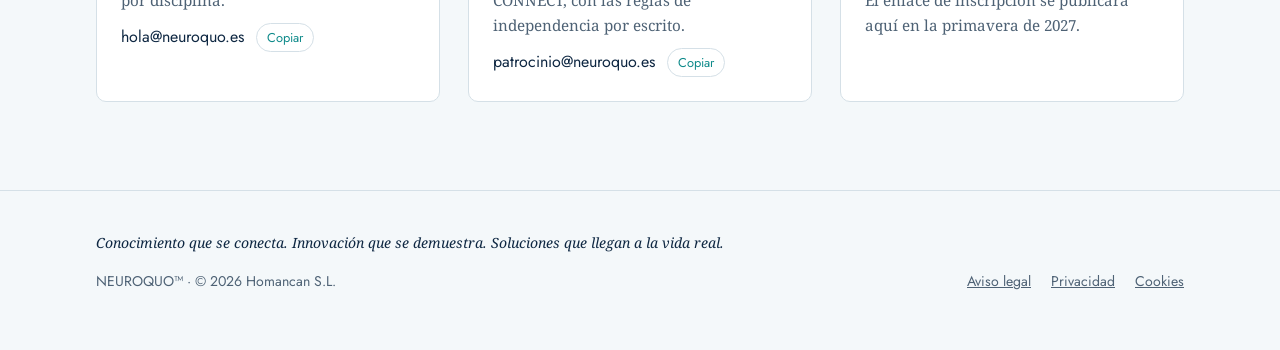
==== commit f40b0021: "Páginas legales y fuentes alojadas en la propia web Aviso legal, privacidad y cookies con Homancan S" ====
--- a/index.html
+++ b/index.html
@@ -12,9 +12,7 @@
 <meta property="og:type" content="website">
 <meta property="og:locale" content="es_ES">
 <meta name="description" content="NEUROQUO, ecosistema de conocimiento e innovación en neurorrehabilitación. NEUROQUO Experience 2027: 24 de septiembre, Hotel H4.">
-<link rel="preconnect" href="https://fonts.googleapis.com">
-<link rel="preconnect" href="https://fonts.gstatic.com" crossorigin>
-<link rel="stylesheet" href="https://fonts.googleapis.com/css2?family=Jost:wght@300;400;500;600&family=Noto+Serif:ital,wght@0,400;0,600;1,400&display=swap">
+<link rel="stylesheet" href="css/fuentes.css">
 <style>
 /* Layout: una sola columna editorial (≈1120px) con bandas a todo el ancho; la línea turquesa de la Q
    recorre "del hospital a la vida" como hilo de continuidad. Display: Jost ligera (eco del logotipo);
@@ -418,11 +416,11 @@
       <span class="lema">Conocimiento que se conecta. Innovación que se demuestra. Soluciones que llegan a la vida real.</span>
     </div>
     <div class="pie-fila">
-      <span>NEUROQUO™ · © 2026</span>
+      <span>NEUROQUO™ · © 2026 Homancan S.L.</span>
       <ul>
-        <li><a href="#contacto">Aviso legal</a></li>
-        <li><a href="#contacto">Privacidad</a></li>
-        <li><a href="#contacto">Cookies</a></li>
+        <li><a href="aviso-legal.html">Aviso legal</a></li>
+        <li><a href="privacidad.html">Privacidad</a></li>
+        <li><a href="cookies.html">Cookies</a></li>
       </ul>
     </div>
   </div>
--- a/css/fuentes.css
+++ b/css/fuentes.css
@@ -0,0 +1,8 @@
+/* Fuentes alojadas en la propia web (sin conexiones a terceros). Licencia SIL OFL 1.1, ver fonts/. */
+@font-face{font-family:"Jost";font-style:normal;font-weight:300;font-display:swap;src:url("../fonts/jost-latin-300-normal.woff2") format("woff2")}
+@font-face{font-family:"Jost";font-style:normal;font-weight:400;font-display:swap;src:url("../fonts/jost-latin-400-normal.woff2") format("woff2")}
+@font-face{font-family:"Jost";font-style:normal;font-weight:500;font-display:swap;src:url("../fonts/jost-latin-500-normal.woff2") format("woff2")}
+@font-face{font-family:"Jost";font-style:normal;font-weight:600;font-display:swap;src:url("../fonts/jost-latin-600-normal.woff2") format("woff2")}
+@font-face{font-family:"Noto Serif";font-style:normal;font-weight:400;font-display:swap;src:url("../fonts/noto-serif-latin-400-normal.woff2") format("woff2")}
+@font-face{font-family:"Noto Serif";font-style:italic;font-weight:400;font-display:swap;src:url("../fonts/noto-serif-latin-400-italic.woff2") format("woff2")}
+@font-face{font-family:"Noto Serif";font-style:normal;font-weight:600;font-display:swap;src:url("../fonts/noto-serif-latin-600-normal.woff2") format("woff2")}
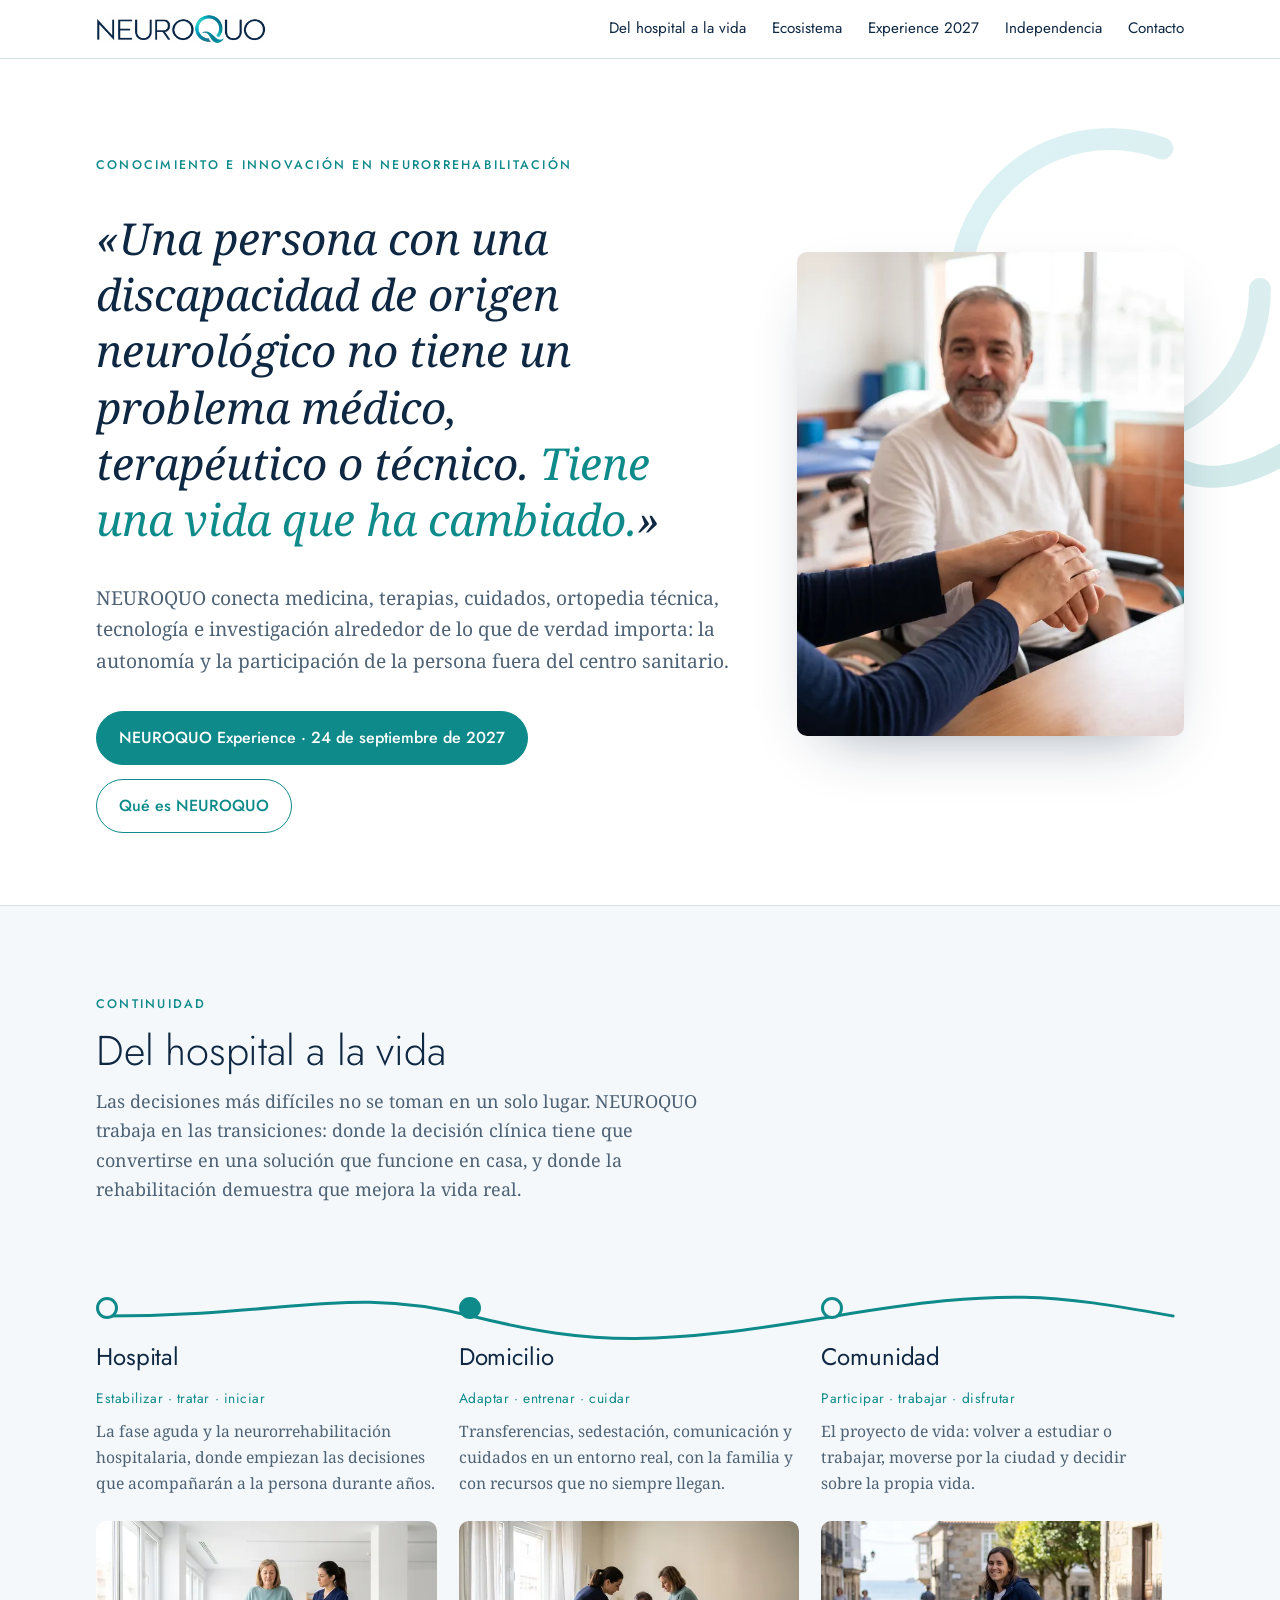
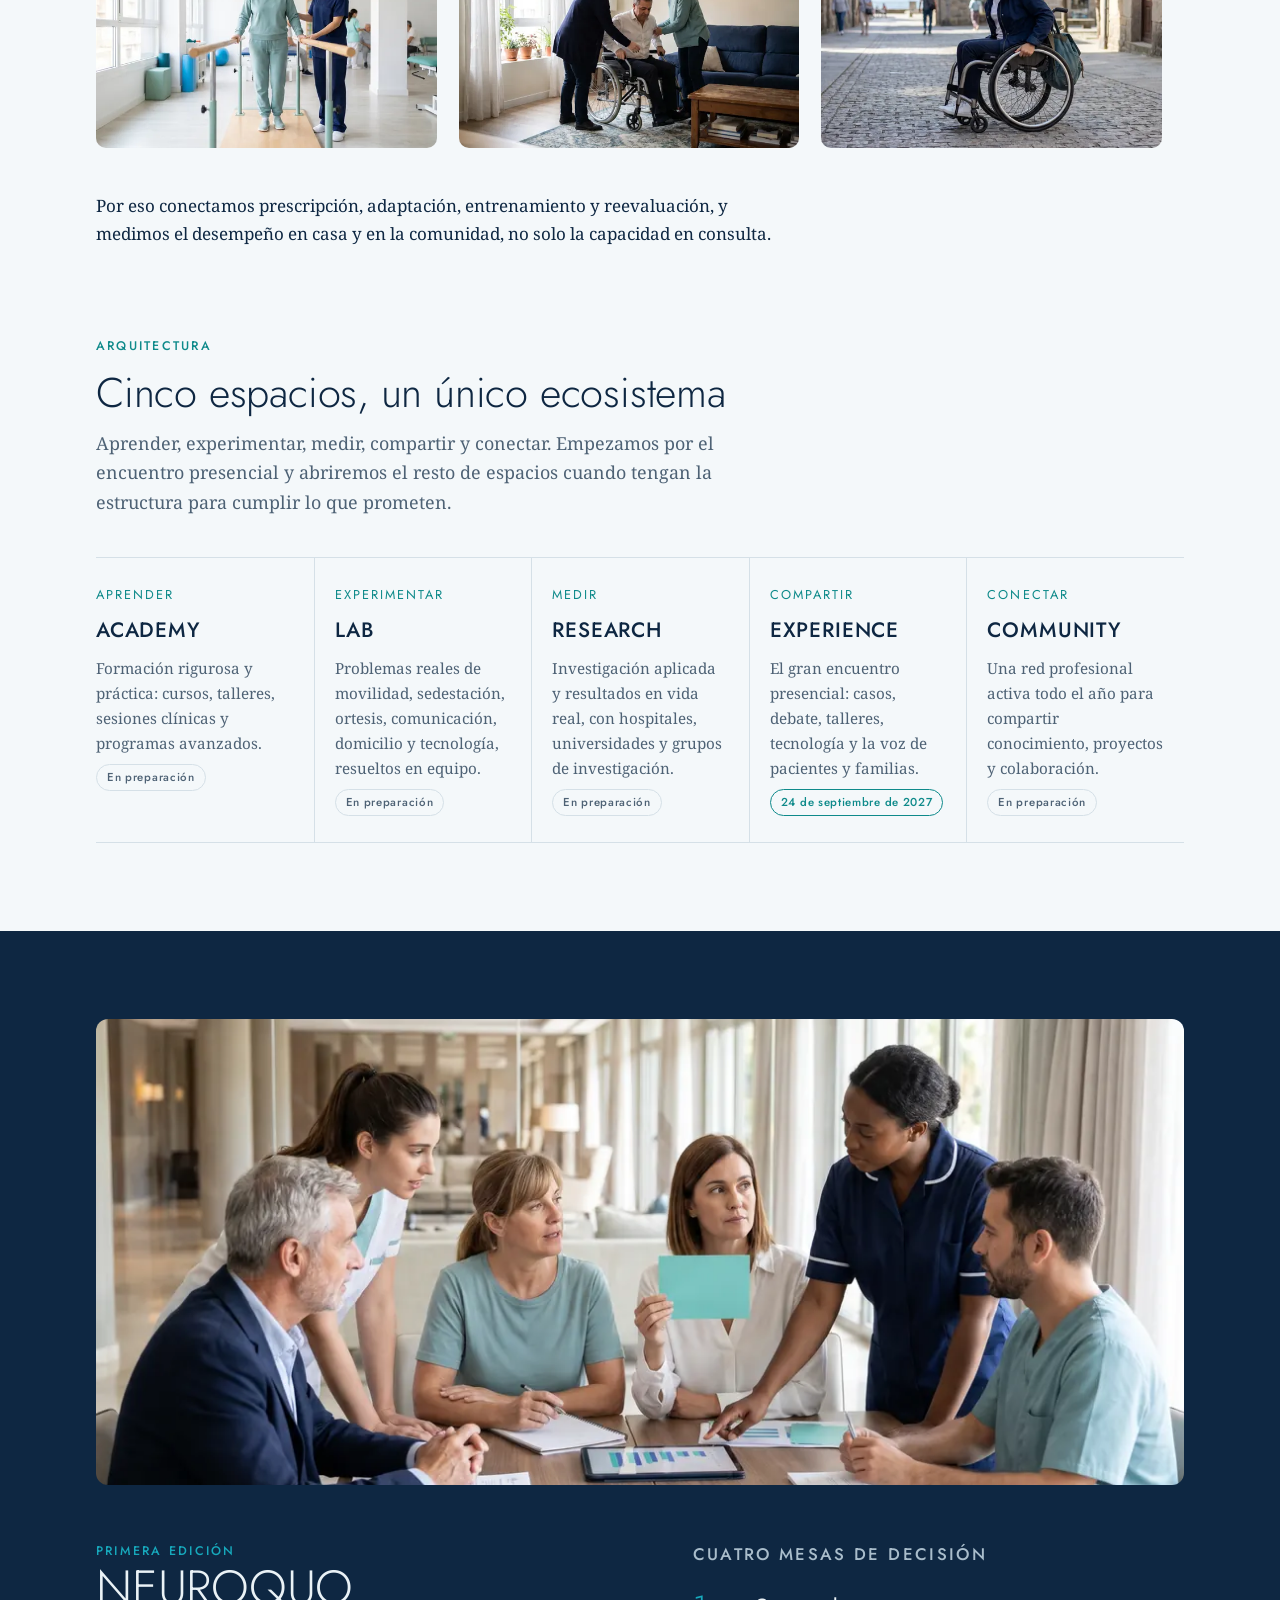
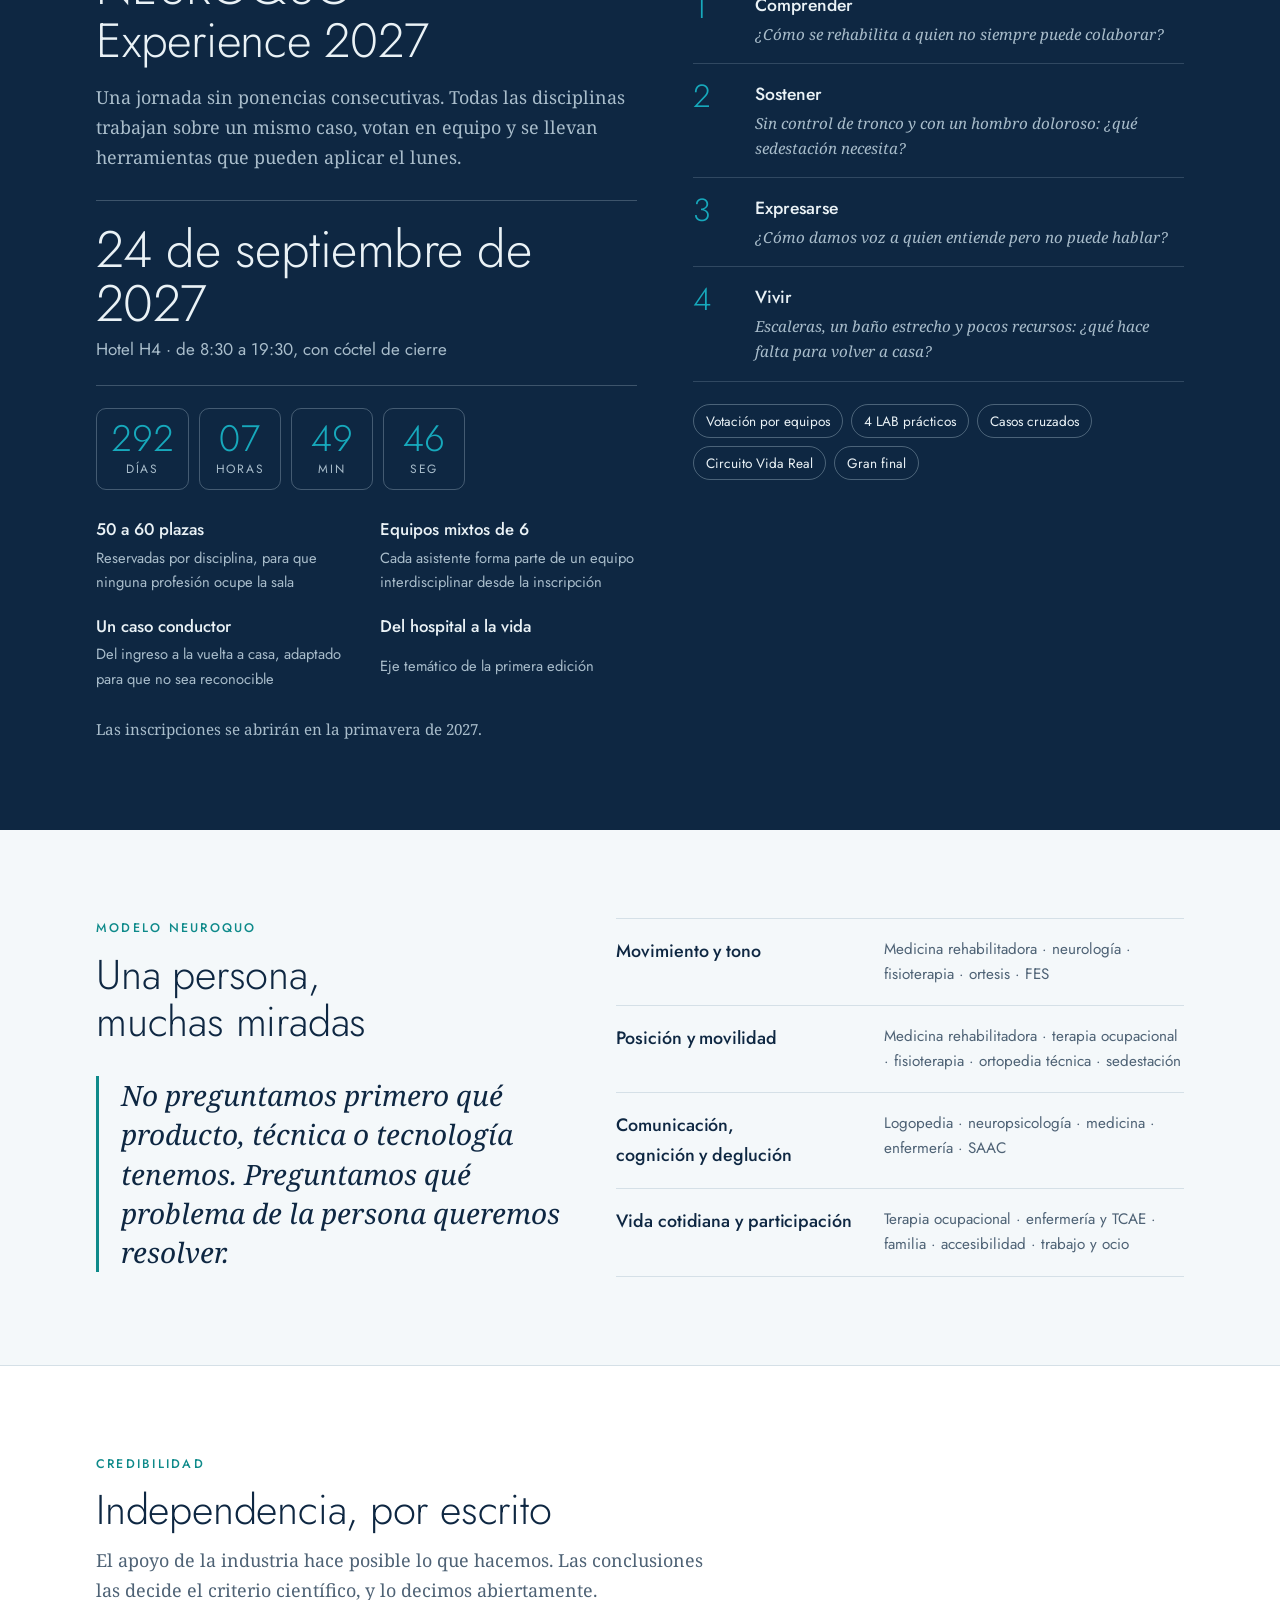
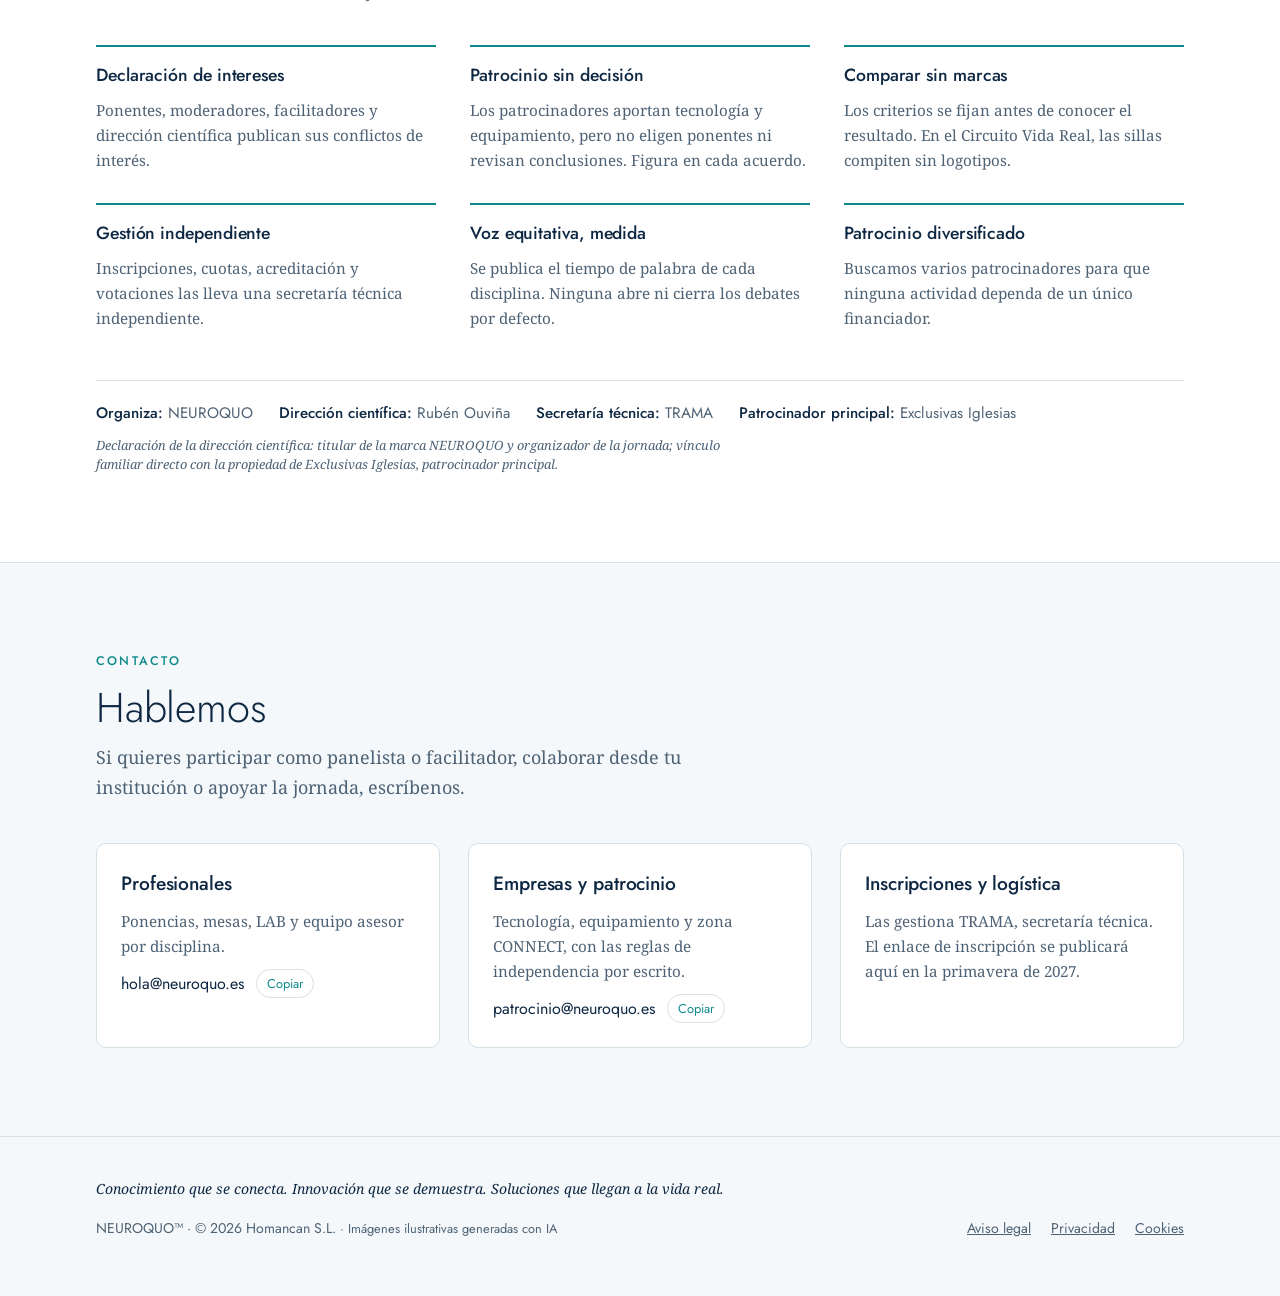
==== commit 5cd10e7c: "Imágenes ilustrativas y cuenta atrás para la Experience 2027 Cinco imágenes generadas con IA (portad" ====
--- a/index.html
+++ b/index.html
@@ -75,7 +75,7 @@
 
 /* Portada */
 .hero { padding-block: 96px 72px; background: var(--surface); border-bottom: 1px solid var(--line); position: relative; overflow: hidden; }
-.hero .in { display: grid; gap: 34px; position: relative; }
+.hero .in { display: grid; gap: 40px; position: relative; }
 .hero blockquote { margin: 0; font-family: var(--f-body); font-style: italic; font-size: clamp(1.7rem, 3.6vw, 2.75rem); line-height: 1.28; max-width: 24ch; color: var(--ink); }
 .hero blockquote em { font-style: italic; color: var(--teal); }
 .hero .lede { font-size: 1.2rem; }
@@ -180,6 +180,29 @@
 .pie-fila a { color: var(--muted); }
 .lema { font-family: var(--f-body); font-style: italic; color: var(--ink); }
 
+/* Imágenes */
+.foto { display: block; width: 100%; height: auto; border-radius: 10px; background: var(--wash); object-fit: cover; }
+.hero .in { grid-template-columns: minmax(0, 1.25fr) minmax(0, 0.75fr); align-items: center; column-gap: 56px; }
+.hero-txt { display: grid; gap: 34px; }
+.hero-foto { position: relative; z-index: 1; }
+.hero-foto .foto { aspect-ratio: 4 / 5; box-shadow: 0 24px 60px -30px rgba(14, 39, 66, 0.45); }
+@media (max-width: 860px) {
+  .hero .in { grid-template-columns: 1fr; }
+  .hero-foto .foto { aspect-ratio: 4 / 3; object-position: 50% 30%; }
+}
+.etapa .foto { aspect-ratio: 3 / 2; margin-top: 14px; }
+.exp-foto { margin-bottom: 56px; }
+.exp-foto .foto { aspect-ratio: 21 / 9; border-radius: 12px; }
+@media (max-width: 760px) { .exp-foto .foto { aspect-ratio: 16 / 10; } .exp-foto { margin-bottom: 36px; } }
+.nota-ia { font-size: 0.8rem; }
+
+/* Cuenta atrás */
+.cuenta { display: flex; flex-wrap: wrap; gap: 10px; margin-top: 22px; font-family: var(--f-display); }
+.cuenta div { min-width: 82px; padding: 12px 14px 10px; border: 1px solid rgba(169, 189, 203, 0.35); border-radius: 10px; display: grid; gap: 2px; justify-items: center; }
+.cuenta b { font-weight: 300; font-size: clamp(1.7rem, 3.4vw, 2.3rem); line-height: 1; color: var(--cyan); font-variant-numeric: tabular-nums; }
+.cuenta span { font-size: 0.75rem; letter-spacing: 0.14em; text-transform: uppercase; color: var(--band-muted); }
+.cuenta-txt { margin-top: 10px; font-family: var(--f-display); font-size: 0.9rem; color: var(--band-muted); }
+
 @media (prefers-reduced-motion: no-preference) {
   html { scroll-behavior: smooth; }
   .hilo path.trazo { stroke-dasharray: 1400; stroke-dashoffset: 1400; animation: trazo 2.4s 0.3s ease-out forwards; }
@@ -219,6 +242,7 @@
       <path d="M180 300 C 250 230, 300 250, 345 320 S 450 400, 540 330" fill="none" stroke="url(#q)" stroke-width="22" stroke-linecap="round" opacity="0.2"/>
     </svg>
     <div class="in">
+     <div class="hero-txt">
       <p class="eyebrow">Conocimiento e innovación en neurorrehabilitación</p>
       <blockquote>«Una persona con una discapacidad de origen neurológico no tiene un problema médico, terapéutico o técnico. <em>Tiene una vida que ha cambiado.</em>»</blockquote>
       <p class="lede">NEUROQUO conecta medicina, terapias, cuidados, ortopedia técnica, tecnología e investigación alrededor de lo que de verdad importa: la autonomía y la participación de la persona fuera del centro sanitario.</p>
@@ -226,6 +250,10 @@
         <a class="btn solid" href="#experience">NEUROQUO Experience · 24 de septiembre de 2027</a>
         <a class="btn" href="#ecosistema">Qué es NEUROQUO</a>
       </div>
+     </div>
+     <div class="hero-foto">
+      <img class="foto" src="img/portada-640.webp" srcset="img/portada-640.webp 640w, img/portada-1100.webp 1100w" sizes="(max-width: 860px) 92vw, 400px" width="640" height="795" alt="Una profesional sostiene con las dos manos la mano de un hombre en silla de ruedas, en una sala de rehabilitación luminosa." fetchpriority="high">
+     </div>
     </div>
   </section>
 
@@ -245,18 +273,21 @@
           <h3>Hospital</h3>
           <p class="verbos">Estabilizar · tratar · iniciar</p>
           <p>La fase aguda y la neurorrehabilitación hospitalaria, donde empiezan las decisiones que acompañarán a la persona durante años.</p>
+          <img class="foto" src="img/hospital-600.webp" srcset="img/hospital-600.webp 600w, img/hospital-1100.webp 1100w" sizes="(max-width: 760px) 88vw, 340px" width="600" height="403" alt="Una mujer camina entre barras paralelas en un gimnasio de neurorrehabilitación, acompañada por su fisioterapeuta." loading="lazy">
         </div>
         <div class="etapa centro">
           <span class="punto" aria-hidden="true"></span>
           <h3>Domicilio</h3>
           <p class="verbos">Adaptar · entrenar · cuidar</p>
           <p>Transferencias, sedestación, comunicación y cuidados en un entorno real, con la familia y con recursos que no siempre llegan.</p>
+          <img class="foto" src="img/domicilio-600.webp" srcset="img/domicilio-600.webp 600w, img/domicilio-1100.webp 1100w" sizes="(max-width: 760px) 88vw, 340px" width="600" height="403" alt="En el salón de su casa, una terapeuta y una familiar ayudan a un hombre a pasar de la silla de ruedas al sofá." loading="lazy">
         </div>
         <div class="etapa">
           <span class="punto" aria-hidden="true"></span>
           <h3>Comunidad</h3>
           <p class="verbos">Participar · trabajar · disfrutar</p>
           <p>El proyecto de vida: volver a estudiar o trabajar, moverse por la ciudad y decidir sobre la propia vida.</p>
+          <img class="foto" src="img/comunidad-600.webp" srcset="img/comunidad-600.webp 600w, img/comunidad-1100.webp 1100w" sizes="(max-width: 760px) 88vw, 340px" width="600" height="403" alt="Una mujer joven en su silla de ruedas, sonriente, en una calle empedrada de un pueblo de la costa gallega." loading="lazy">
         </div>
       </div>
       <p class="ruta-nota">Por eso conectamos prescripción, adaptación, entrenamiento y reevaluación, y medimos el desempeño en casa y en la comunidad, no solo la capacidad en consulta.</p>
@@ -306,6 +337,9 @@
   </section>
 
   <section id="experience" class="band">
+    <div class="in exp-foto">
+      <img class="foto" src="img/experience-1100.webp" srcset="img/experience-1100.webp 1100w, img/experience-1800.webp 1800w" sizes="(max-width: 1120px) 94vw, 1088px" width="1100" height="614" alt="Un equipo de seis profesionales sanitarios de distintas disciplinas trabaja alrededor de una mesa; uno levanta una tarjeta para votar." loading="lazy">
+    </div>
     <div class="in exp">
       <div>
         <p class="eyebrow">Primera edición</p>
@@ -315,6 +349,13 @@
           <b>24 de septiembre de 2027</b>
           <span>Hotel H4 · de 8:30 a 19:30, con cóctel de cierre</span>
         </div>
+        <div class="cuenta" id="cuenta" role="timer" aria-label="Tiempo que falta para NEUROQUO Experience 2027" hidden>
+          <div><b data-u="d">0</b><span>días</span></div>
+          <div><b data-u="h">00</b><span>horas</span></div>
+          <div><b data-u="m">00</b><span>min</span></div>
+          <div><b data-u="s">00</b><span>seg</span></div>
+        </div>
+        <p class="cuenta-txt" id="cuenta-txt" hidden></p>
         <div class="hechos">
           <div><strong>50 a 60 plazas</strong><span>Reservadas por disciplina, para que ninguna profesión ocupe la sala</span></div>
           <div><strong>Equipos mixtos de 6</strong><span>Cada asistente forma parte de un equipo interdisciplinar desde la inscripción</span></div>
@@ -416,7 +457,7 @@
       <span class="lema">Conocimiento que se conecta. Innovación que se demuestra. Soluciones que llegan a la vida real.</span>
     </div>
     <div class="pie-fila">
-      <span>NEUROQUO™ · © 2026 Homancan S.L.</span>
+      <span>NEUROQUO™ · © 2026 Homancan S.L. <span class="nota-ia">· Imágenes ilustrativas generadas con IA</span></span>
       <ul>
         <li><a href="aviso-legal.html">Aviso legal</a></li>
         <li><a href="privacidad.html">Privacidad</a></li>
@@ -427,6 +468,31 @@
 </footer>
 
 <script>
+(() => {
+  // Cuenta atrás hasta el 24/09/2027 a las 8:30, hora peninsular (CEST, UTC+2).
+  const INICIO = Date.parse('2027-09-24T08:30:00+02:00');
+  const FIN = Date.parse('2027-09-24T19:30:00+02:00');
+  const caja = document.getElementById('cuenta');
+  const txt = document.getElementById('cuenta-txt');
+  if (!caja) return;
+  const el = (u) => caja.querySelector('[data-u="' + u + '"]');
+  const dos = (n) => String(n).padStart(2, '0');
+  let t;
+  function pinta() {
+    const ahora = Date.now();
+    if (ahora >= FIN) { caja.hidden = true; txt.hidden = false; txt.textContent = 'Gracias a todos los que hicisteis posible la primera edición.'; clearInterval(t); return; }
+    if (ahora >= INICIO) { caja.hidden = true; txt.hidden = false; txt.textContent = 'La jornada está en marcha.'; return; }
+    const r = Math.floor((INICIO - ahora) / 1000);
+    el('d').textContent = Math.floor(r / 86400);
+    el('h').textContent = dos(Math.floor(r / 3600) % 24);
+    el('m').textContent = dos(Math.floor(r / 60) % 60);
+    el('s').textContent = dos(r % 60);
+    caja.hidden = false;
+  }
+  pinta();
+  t = setInterval(pinta, 1000);
+})();
+
 document.querySelectorAll('.copiar').forEach((b) => {
   b.addEventListener('click', () => {
     const t = b.dataset.copiar;
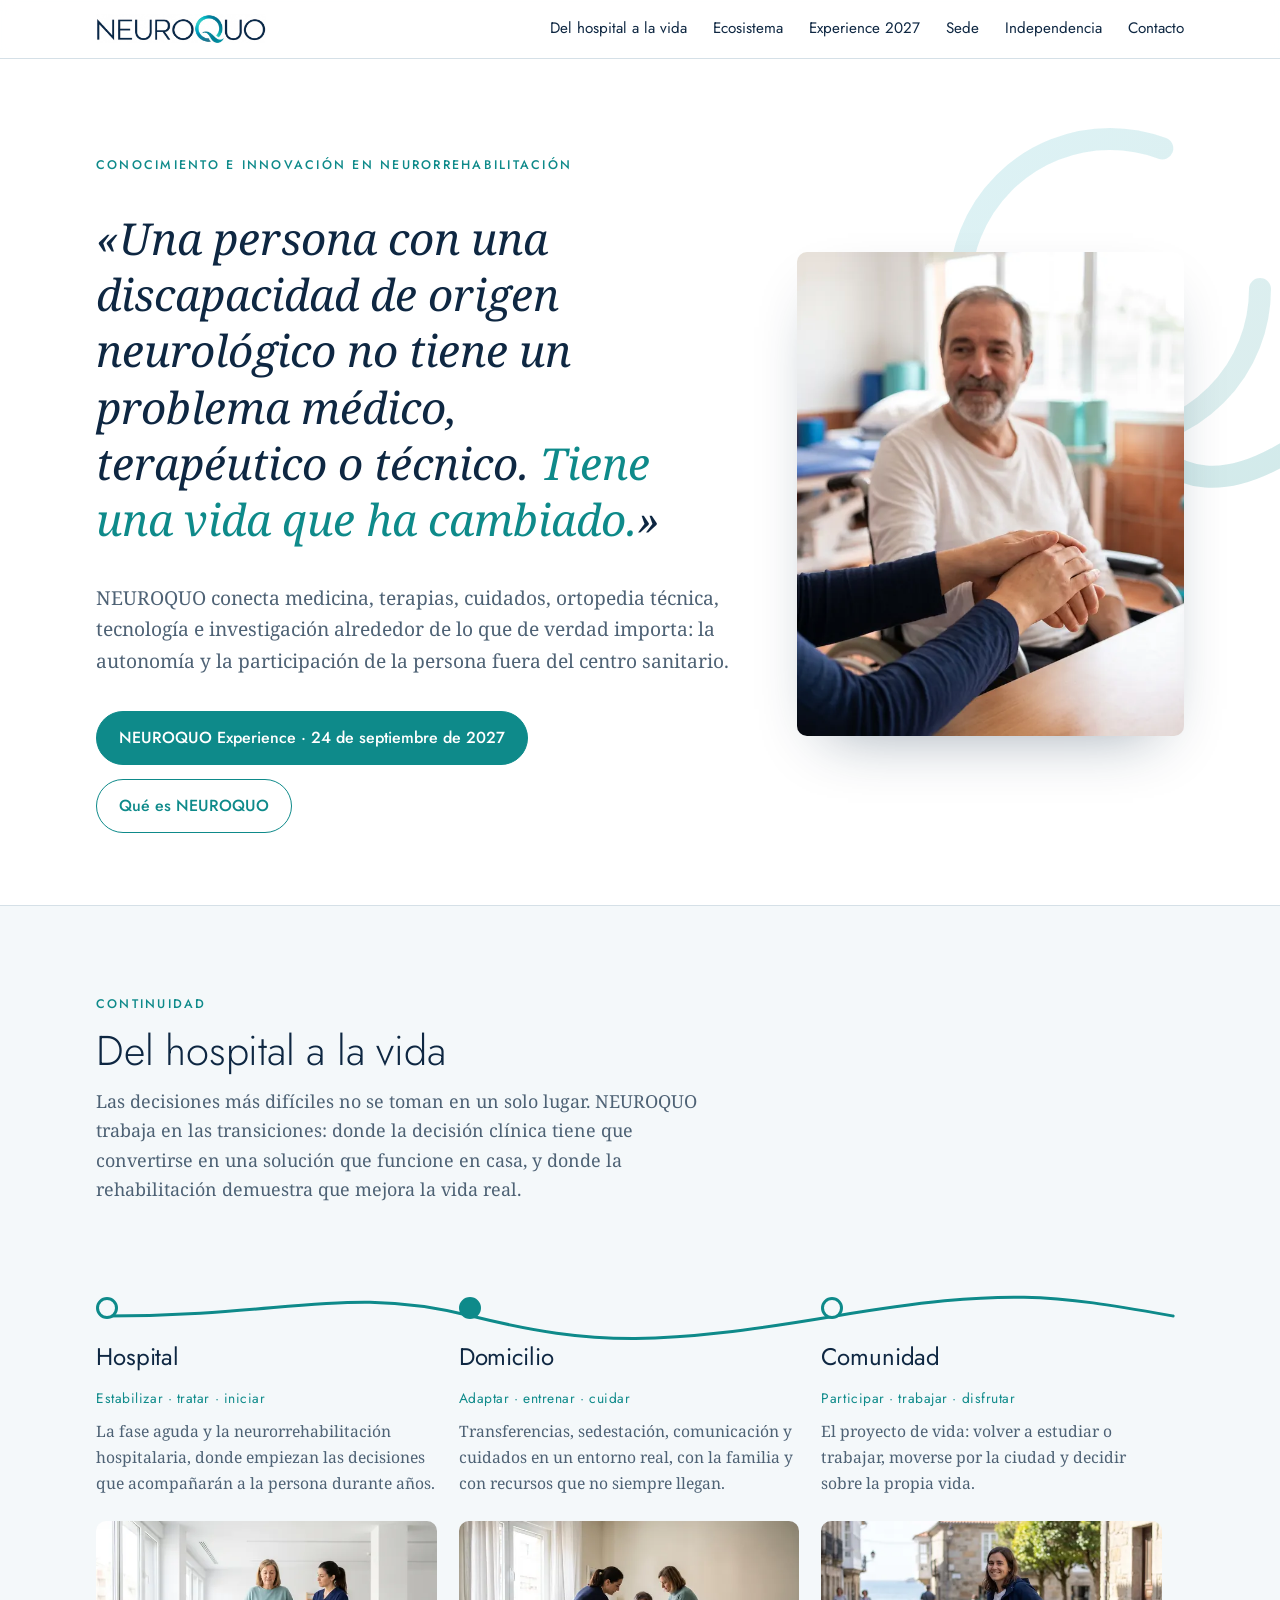
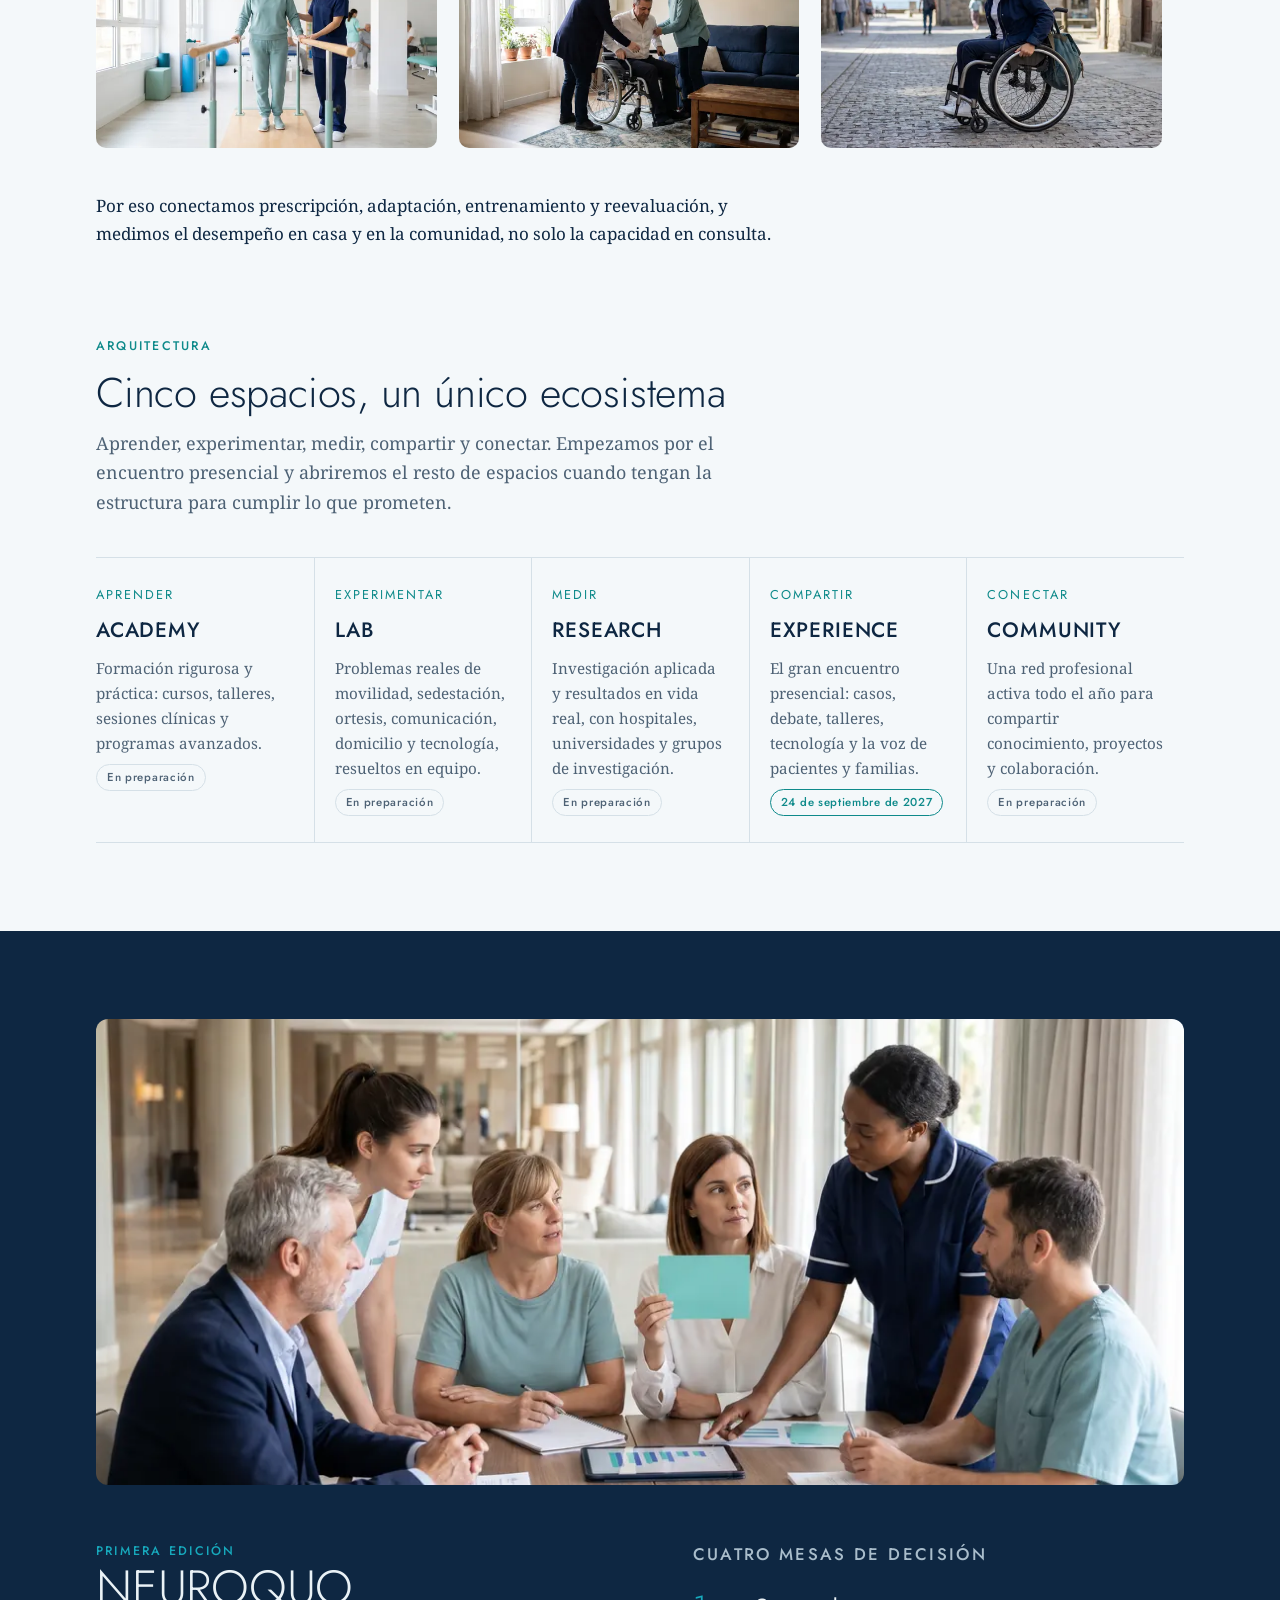
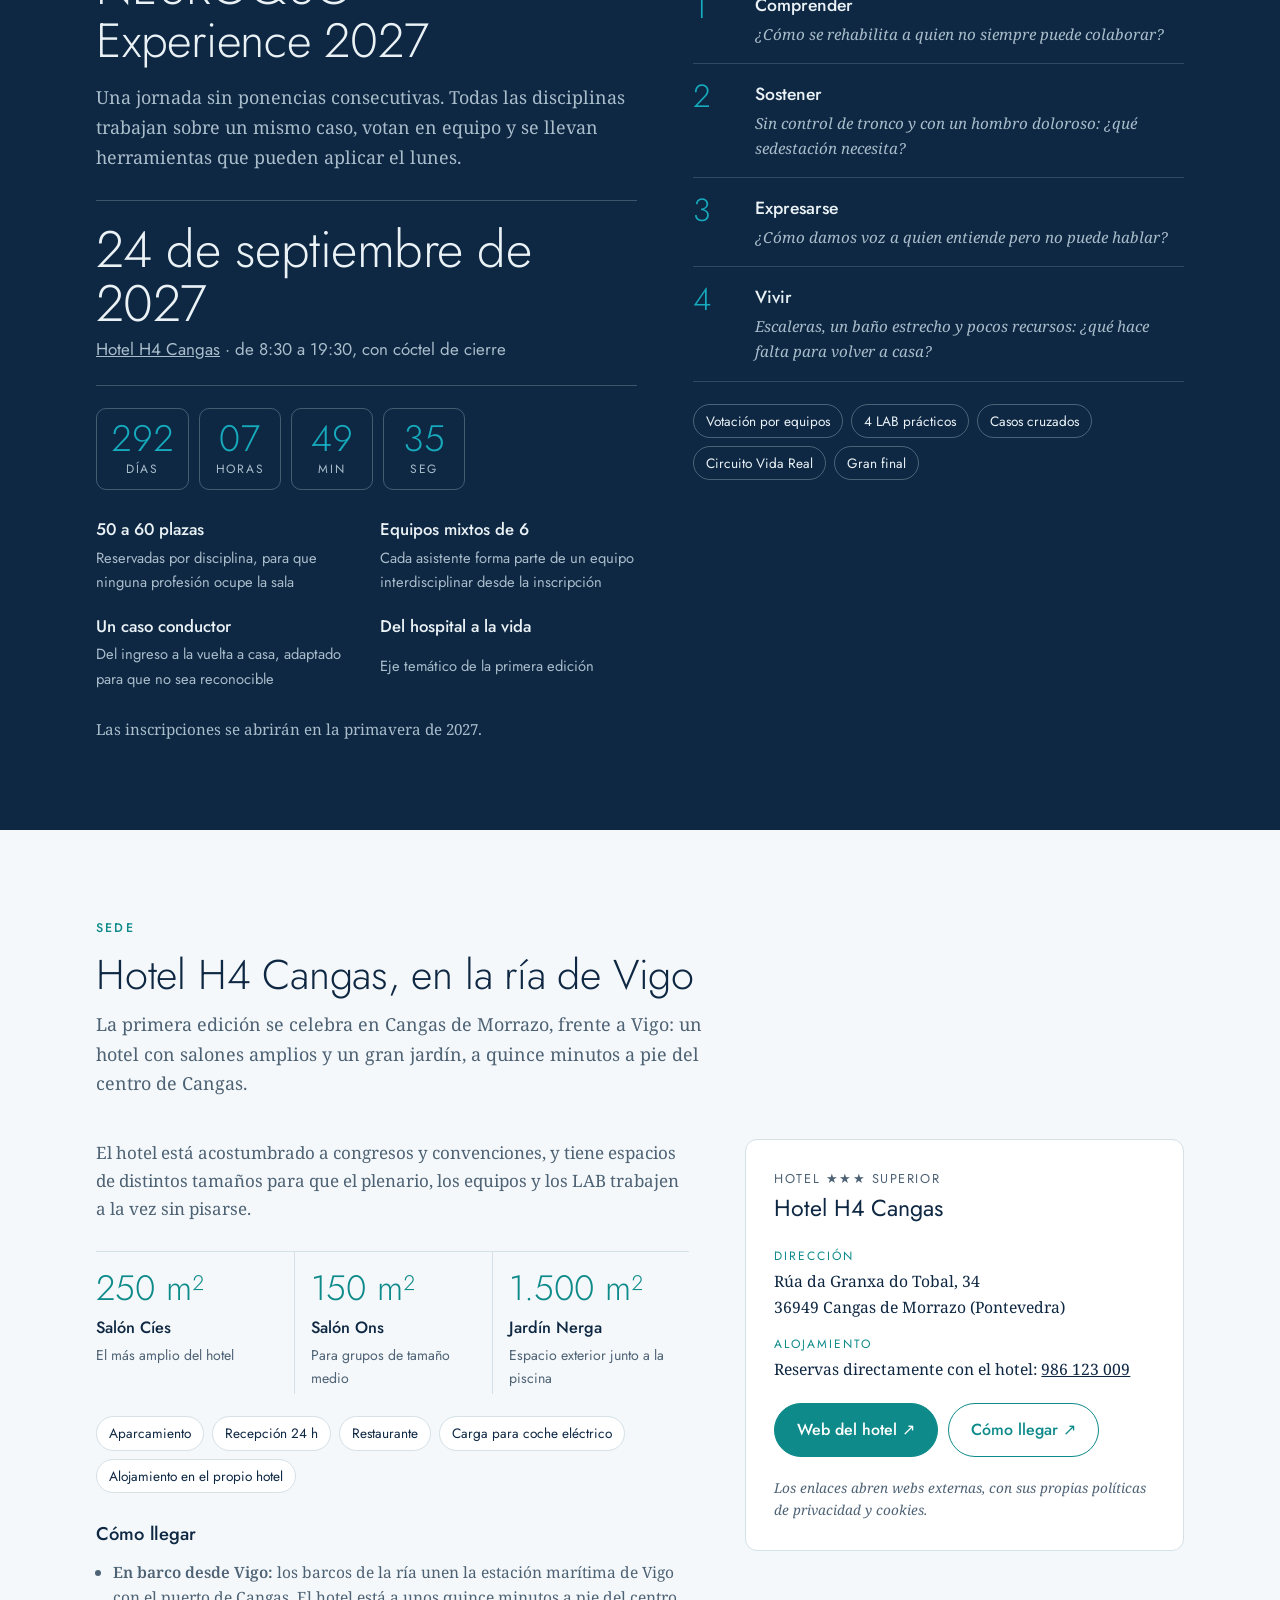
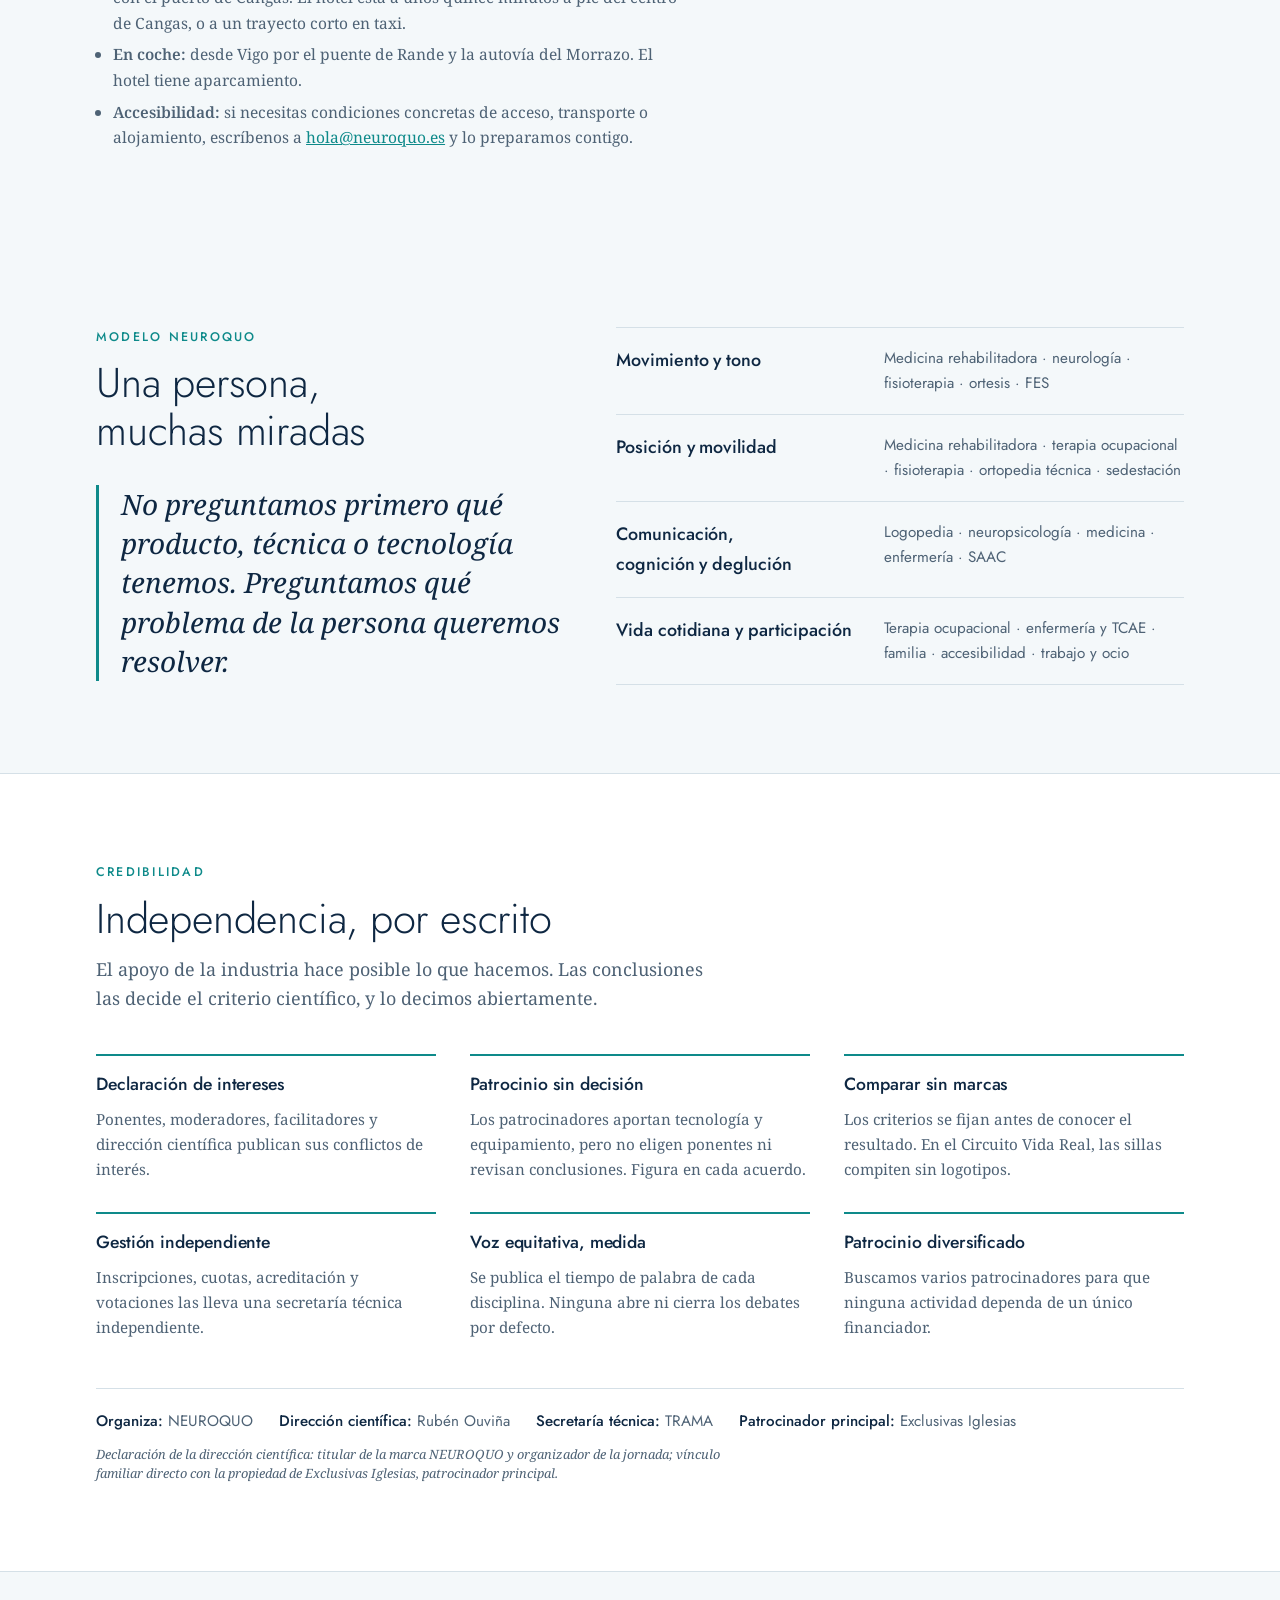
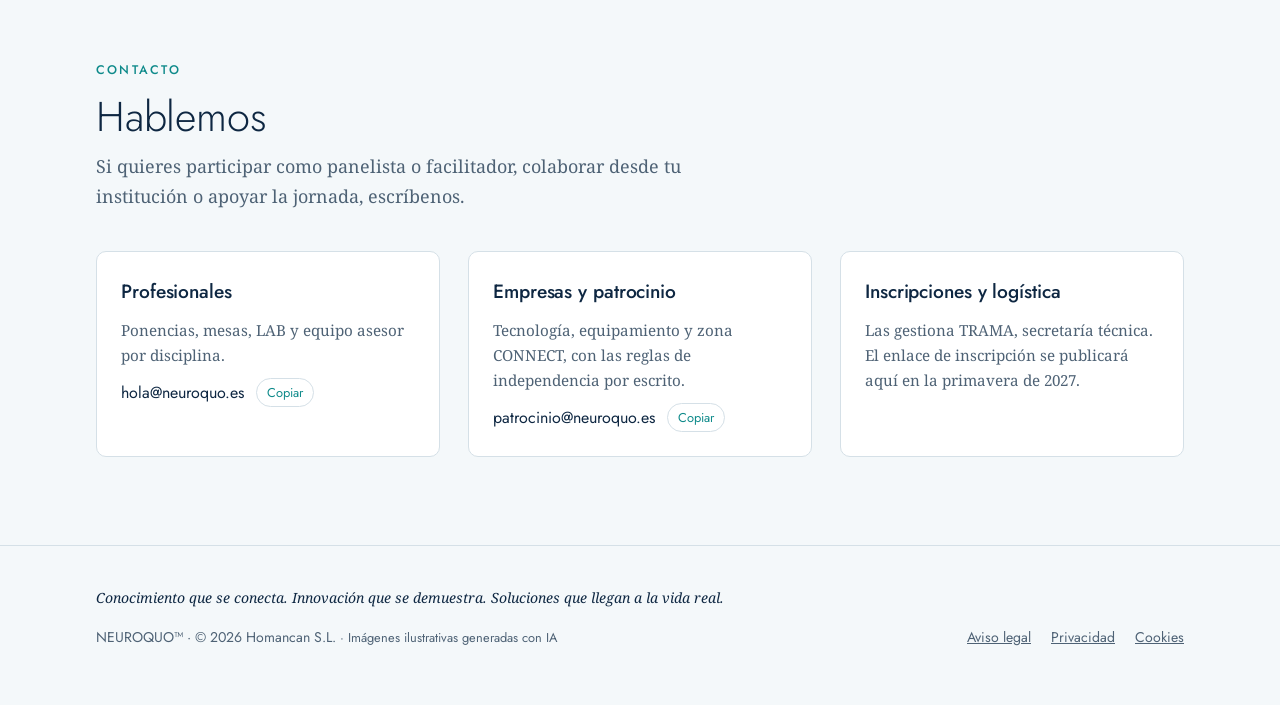
==== commit 82c4d6e4: "Sección de sede: Hotel H4 Cangas Salones, servicios, cómo llegar y ficha con dirección, teléfono de " ====
--- a/index.html
+++ b/index.html
@@ -11,7 +11,7 @@
 <meta property="og:url" content="https://neuroquo.es/">
 <meta property="og:type" content="website">
 <meta property="og:locale" content="es_ES">
-<meta name="description" content="NEUROQUO, ecosistema de conocimiento e innovación en neurorrehabilitación. NEUROQUO Experience 2027: 24 de septiembre, Hotel H4.">
+<meta name="description" content="NEUROQUO, ecosistema de conocimiento e innovación en neurorrehabilitación. NEUROQUO Experience 2027: 24 de septiembre, Hotel H4 Cangas (Cangas de Morrazo, Pontevedra).">
 <link rel="stylesheet" href="css/fuentes.css">
 <style>
 /* Layout: una sola columna editorial (≈1120px) con bandas a todo el ancho; la línea turquesa de la Q
@@ -196,6 +196,33 @@
 @media (max-width: 760px) { .exp-foto .foto { aspect-ratio: 16 / 10; } .exp-foto { margin-bottom: 36px; } }
 .nota-ia { font-size: 0.8rem; }
 
+/* Sede */
+.sede { display: grid; grid-template-columns: minmax(0, 1.15fr) minmax(0, 0.85fr); gap: 56px; align-items: start; }
+@media (max-width: 860px) { .sede { grid-template-columns: 1fr; gap: 36px; } }
+.sede-txt { display: grid; gap: 18px; }
+.sede-txt p { color: var(--muted); }
+.salones { display: grid; grid-template-columns: repeat(3, minmax(0, 1fr)); gap: 0; margin-top: 10px; border-top: 1px solid var(--line); }
+.salon { padding: 18px 16px 4px 0; display: grid; gap: 2px; align-content: start; }
+.salon + .salon { padding-left: 16px; border-left: 1px solid var(--line); }
+.salon b { font-family: var(--f-display); font-weight: 300; font-size: clamp(1.7rem, 3vw, 2.2rem); line-height: 1.05; color: var(--teal); }
+.salon strong { font-family: var(--f-display); font-weight: 500; font-size: 1.02rem; margin-top: 6px; }
+.salon span { font-family: var(--f-display); font-size: 0.88rem; color: var(--muted); }
+@media (max-width: 520px) { .salones { grid-template-columns: 1fr; } .salon + .salon { padding-left: 0; border-left: 0; border-top: 1px solid var(--line); } .salon { padding-bottom: 14px; } }
+.servicios { display: flex; flex-wrap: wrap; gap: 8px; list-style: none; margin: 4px 0 0; padding: 0; }
+.servicios li { font-family: var(--f-display); font-size: 0.85rem; padding: 5px 12px; border-radius: 999px; border: 1px solid var(--line); color: var(--ink); background: var(--surface); }
+.ficha { background: var(--surface); border: 1px solid var(--line); border-radius: 12px; padding: 28px; display: grid; gap: 20px; }
+.ficha h3 { font-size: 1.45rem; font-weight: 400; }
+.ficha .cat { font-family: var(--f-display); font-size: 0.8rem; letter-spacing: 0.12em; text-transform: uppercase; color: var(--muted); }
+.ficha dl { margin: 0; display: grid; gap: 14px; }
+.ficha dt { font-family: var(--f-display); font-size: 0.75rem; letter-spacing: 0.16em; text-transform: uppercase; color: var(--teal); }
+.ficha dd { margin: 2px 0 0; font-size: 0.98rem; }
+.ficha dd a { color: var(--ink); }
+.ficha .botones { display: flex; flex-wrap: wrap; gap: 10px; }
+.ficha .nota { font-size: 0.85rem; color: var(--muted); font-style: italic; }
+.llegar { margin-top: 8px; display: grid; gap: 10px; }
+.llegar h3 { font-size: 1.15rem; font-weight: 500; }
+.llegar ul { margin: 0; padding-left: 1.1em; color: var(--muted); font-size: 0.97rem; display: grid; gap: 6px; }
+
 /* Cuenta atrás */
 .cuenta { display: flex; flex-wrap: wrap; gap: 10px; margin-top: 22px; font-family: var(--f-display); }
 .cuenta div { min-width: 82px; padding: 12px 14px 10px; border: 1px solid rgba(169, 189, 203, 0.35); border-radius: 10px; display: grid; gap: 2px; justify-items: center; }
@@ -223,6 +250,7 @@
         <li><a href="#vida-real">Del hospital a la vida</a></li>
         <li><a href="#ecosistema">Ecosistema</a></li>
         <li><a href="#experience">Experience 2027</a></li>
+        <li><a href="#sede">Sede</a></li>
         <li><a href="#independencia">Independencia</a></li>
         <li><a href="#contacto">Contacto</a></li>
       </ul>
@@ -347,7 +375,7 @@
         <p class="lede" style="margin-top: 16px;">Una jornada sin ponencias consecutivas. Todas las disciplinas trabajan sobre un mismo caso, votan en equipo y se llevan herramientas que pueden aplicar el lunes.</p>
         <div class="fecha">
           <b>24 de septiembre de 2027</b>
-          <span>Hotel H4 · de 8:30 a 19:30, con cóctel de cierre</span>
+          <span><a href="#sede" style="color: inherit;">Hotel H4 Cangas</a> · de 8:30 a 19:30, con cóctel de cierre</span>
         </div>
         <div class="cuenta" id="cuenta" role="timer" aria-label="Tiempo que falta para NEUROQUO Experience 2027" hidden>
           <div><b data-u="d">0</b><span>días</span></div>
@@ -377,6 +405,52 @@
         <div class="formato" aria-label="Formato de la jornada">
           <span>Votación por equipos</span><span>4 LAB prácticos</span><span>Casos cruzados</span><span>Circuito Vida Real</span><span>Gran final</span>
         </div>
+      </div>
+    </div>
+  </section>
+
+  <section id="sede">
+    <div class="in">
+      <div class="sec-head">
+        <p class="eyebrow">Sede</p>
+        <h2>Hotel H4 Cangas, en la ría de Vigo</h2>
+        <p class="lede">La primera edición se celebra en Cangas de Morrazo, frente a Vigo: un hotel con salones amplios y un gran jardín, a quince minutos a pie del centro de Cangas.</p>
+      </div>
+      <div class="sede">
+        <div class="sede-txt">
+          <p>El hotel está acostumbrado a congresos y convenciones, y tiene espacios de distintos tamaños para que el plenario, los equipos y los LAB trabajen a la vez sin pisarse.</p>
+          <div class="salones" aria-label="Espacios del hotel">
+            <div class="salon"><b>250 m²</b><strong>Salón Cíes</strong><span>El más amplio del hotel</span></div>
+            <div class="salon"><b>150 m²</b><strong>Salón Ons</strong><span>Para grupos de tamaño medio</span></div>
+            <div class="salon"><b>1.500 m²</b><strong>Jardín Nerga</strong><span>Espacio exterior junto a la piscina</span></div>
+          </div>
+          <ul class="servicios" aria-label="Servicios del hotel">
+            <li>Aparcamiento</li><li>Recepción 24 h</li><li>Restaurante</li><li>Carga para coche eléctrico</li><li>Alojamiento en el propio hotel</li>
+          </ul>
+          <div class="llegar">
+            <h3>Cómo llegar</h3>
+            <ul>
+              <li><strong>En barco desde Vigo:</strong> los barcos de la ría unen la estación marítima de Vigo con el puerto de Cangas. El hotel está a unos quince minutos a pie del centro de Cangas, o a un trayecto corto en taxi.</li>
+              <li><strong>En coche:</strong> desde Vigo por el puente de Rande y la autovía del Morrazo. El hotel tiene aparcamiento.</li>
+              <li><strong>Accesibilidad:</strong> si necesitas condiciones concretas de acceso, transporte o alojamiento, escríbenos a <a href="mailto:hola@neuroquo.es">hola@neuroquo.es</a> y lo preparamos contigo.</li>
+            </ul>
+          </div>
+        </div>
+        <aside class="ficha" aria-label="Datos del Hotel H4 Cangas">
+          <div>
+            <p class="cat">Hotel ★★★ Superior</p>
+            <h3>Hotel H4 Cangas</h3>
+          </div>
+          <dl>
+            <div><dt>Dirección</dt><dd>Rúa da Granxa do Tobal, 34<br>36949 Cangas de Morrazo (Pontevedra)</dd></div>
+            <div><dt>Alojamiento</dt><dd>Reservas directamente con el hotel: <a href="tel:+34986123009">986 123 009</a></dd></div>
+          </dl>
+          <div class="botones">
+            <a class="btn solid" href="https://www.hotelesh4.com/" target="_blank" rel="noopener">Web del hotel ↗</a>
+            <a class="btn" href="https://www.google.com/maps/search/?api=1&amp;query=Hotel%20H4%20Cangas%2C%20R%C3%BAa%20da%20Granxa%20do%20Tobal%2034%2C%20Cangas" target="_blank" rel="noopener">Cómo llegar ↗</a>
+          </div>
+          <p class="nota">Los enlaces abren webs externas, con sus propias políticas de privacidad y cookies.</p>
+        </aside>
       </div>
     </div>
   </section>
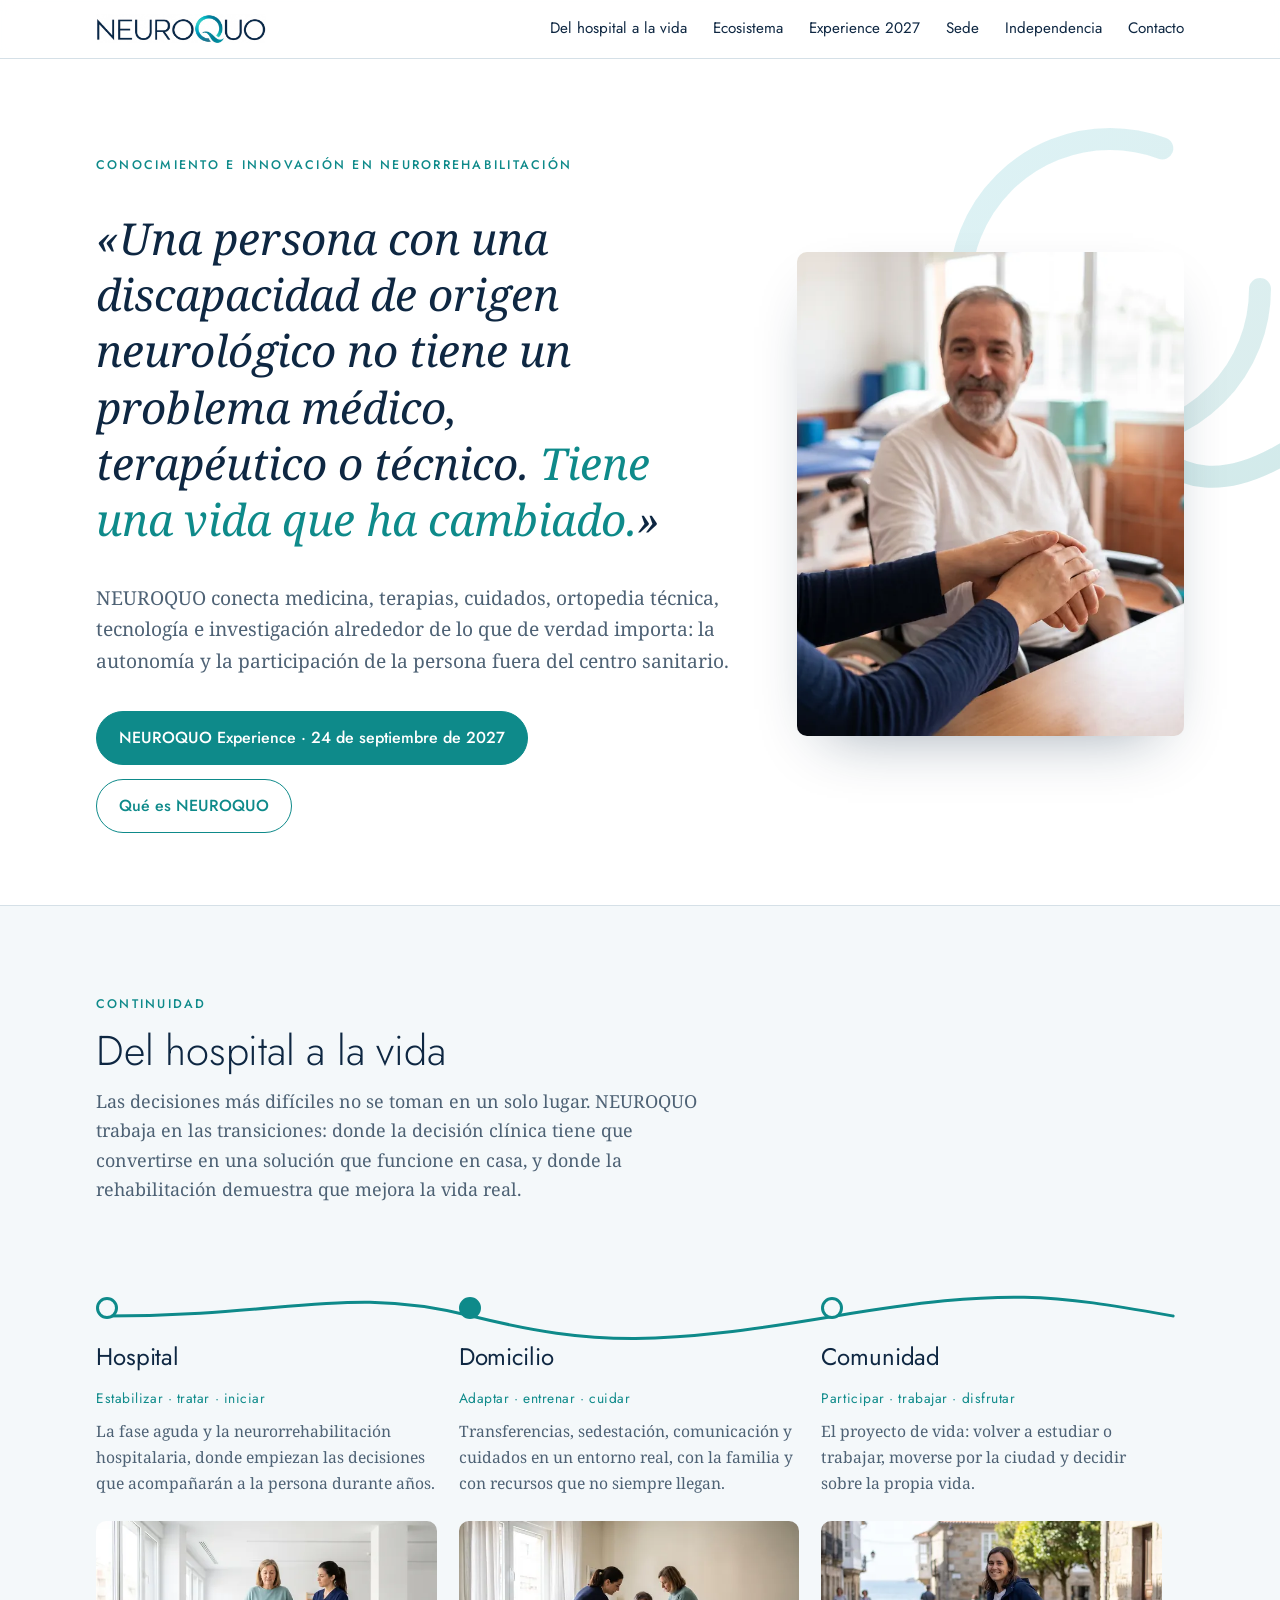
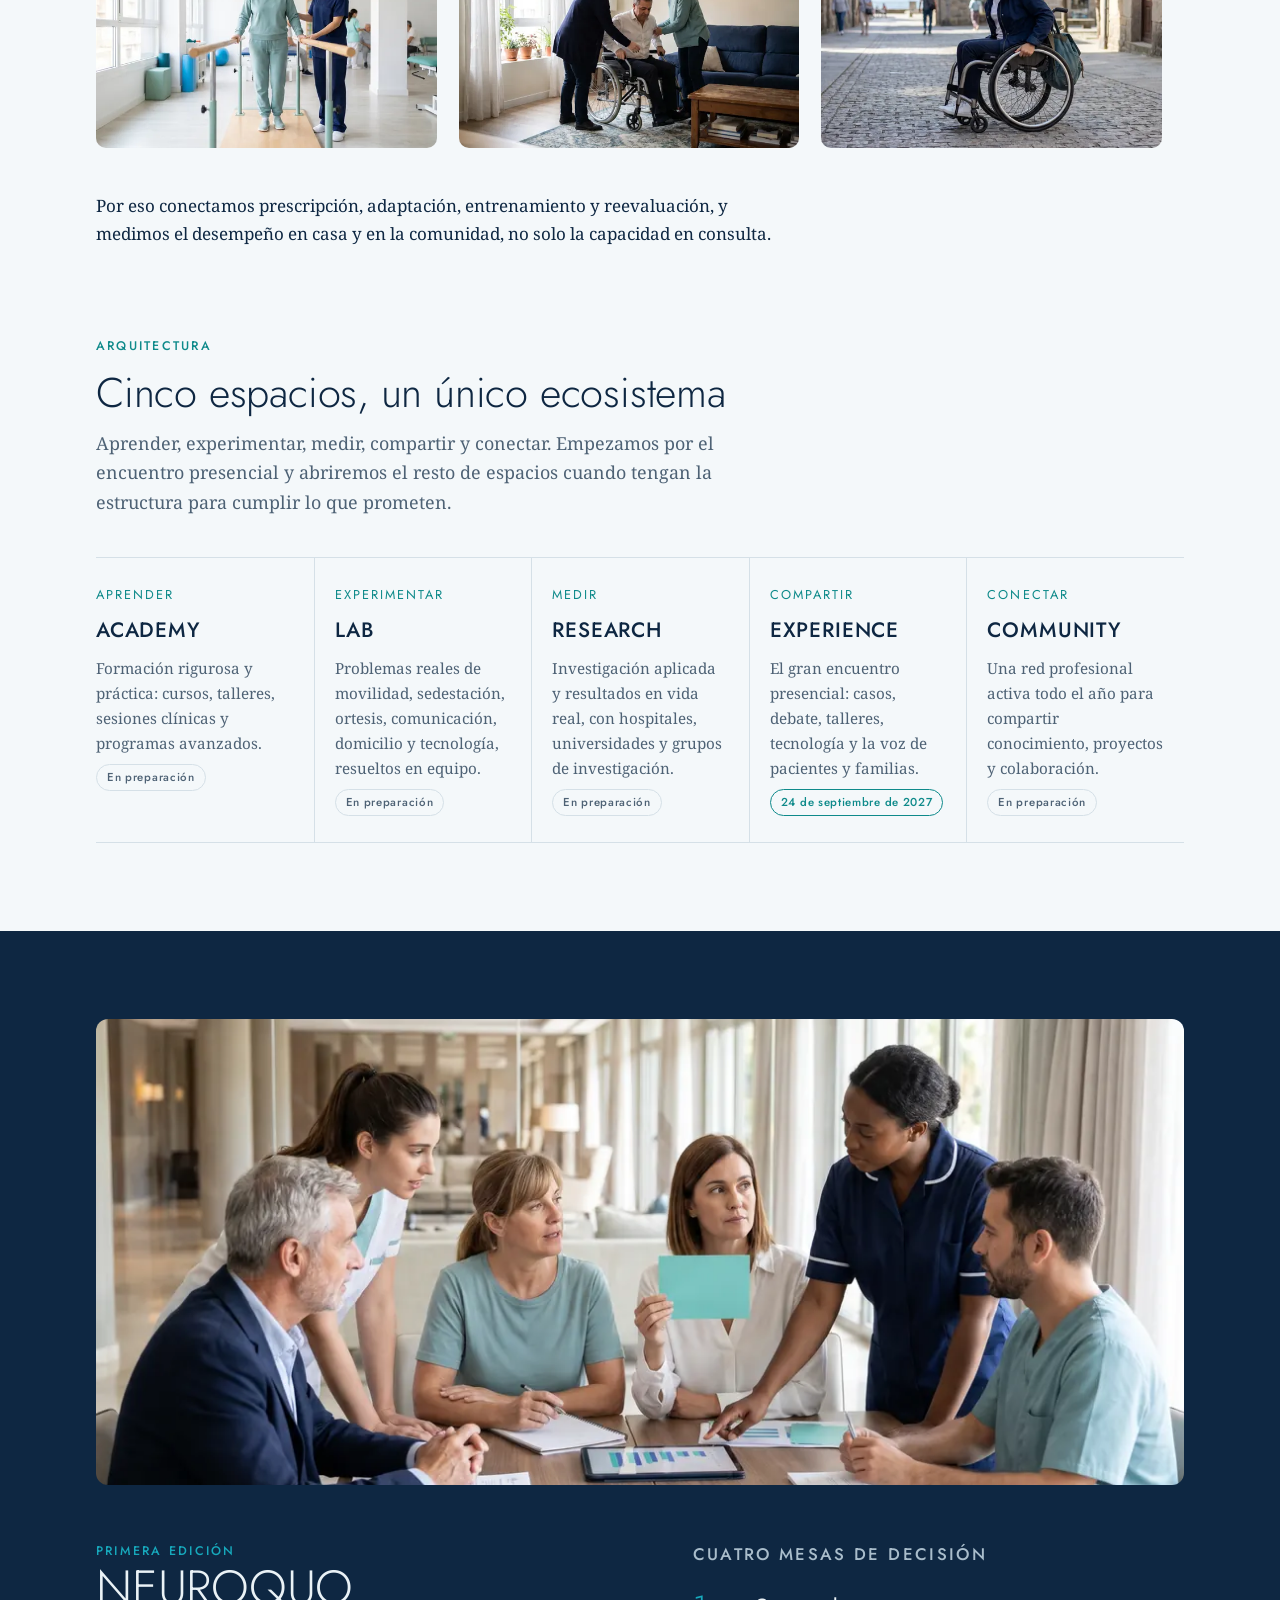
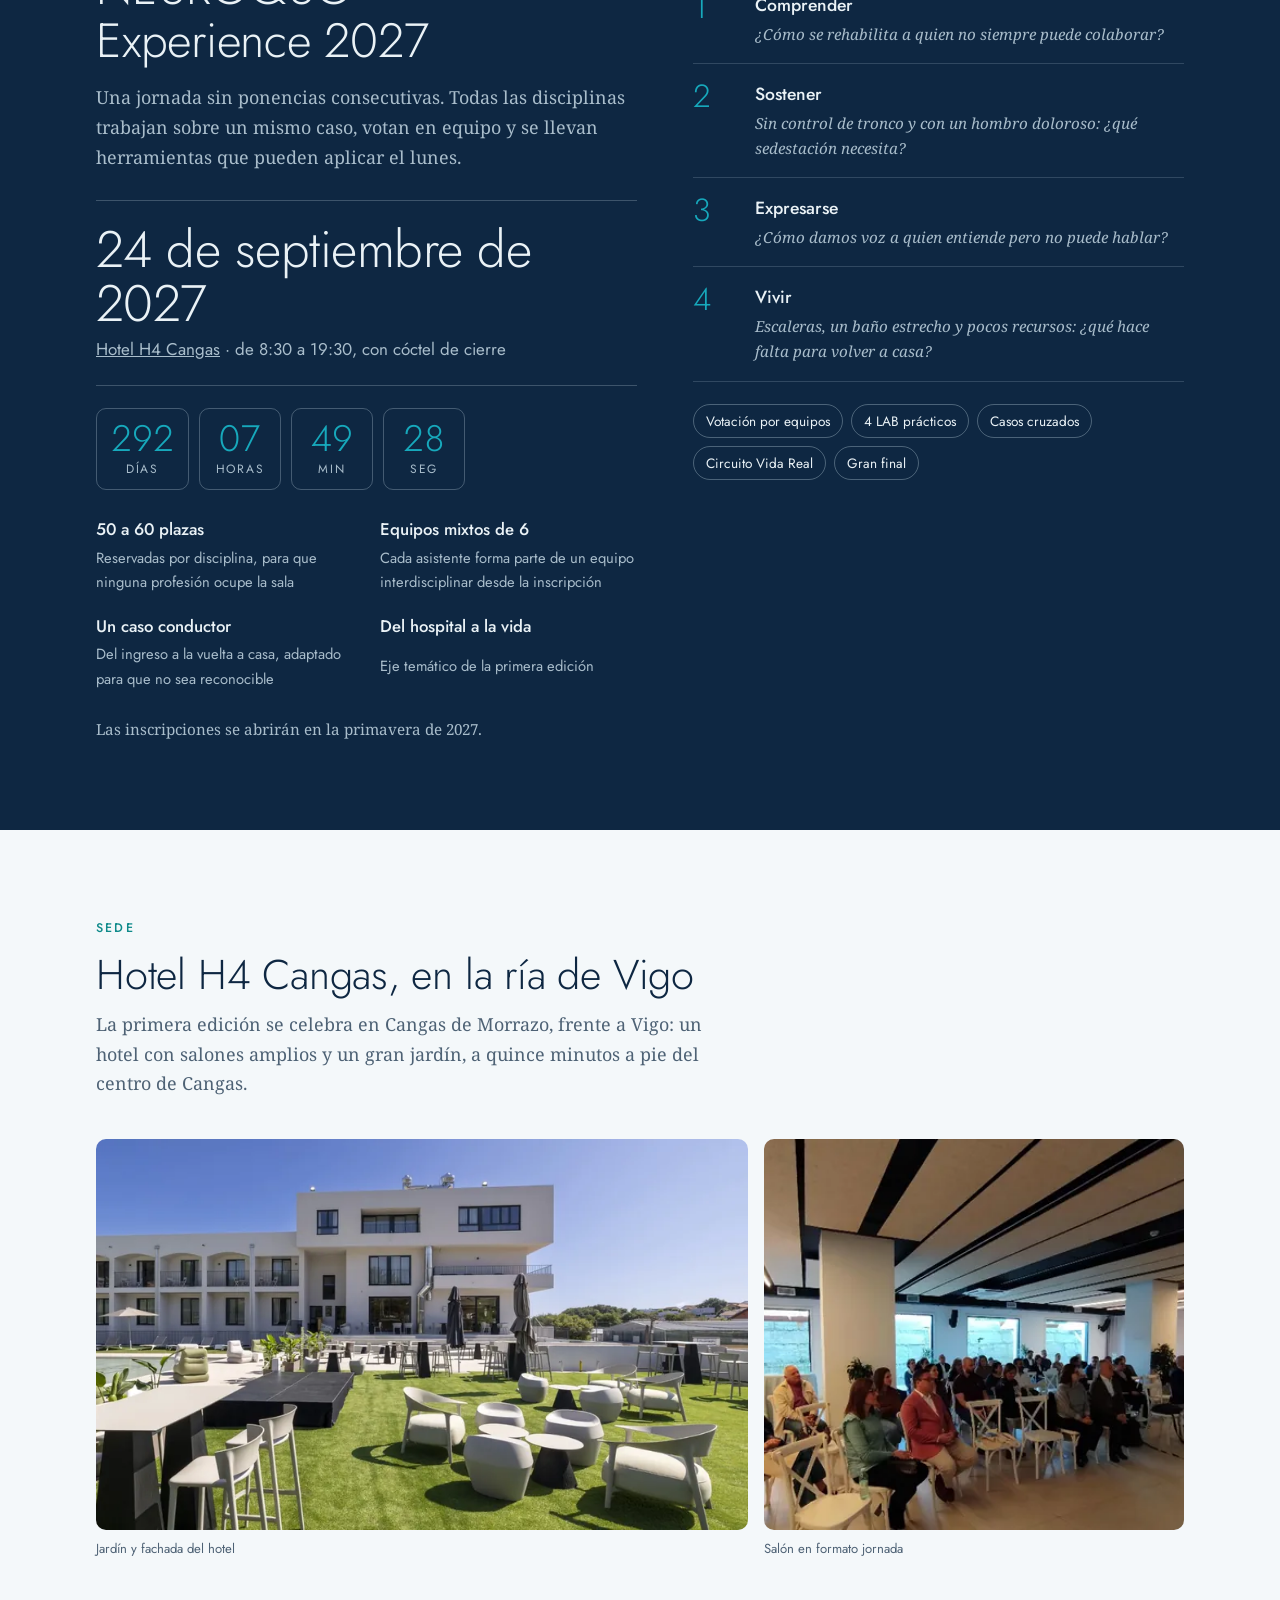
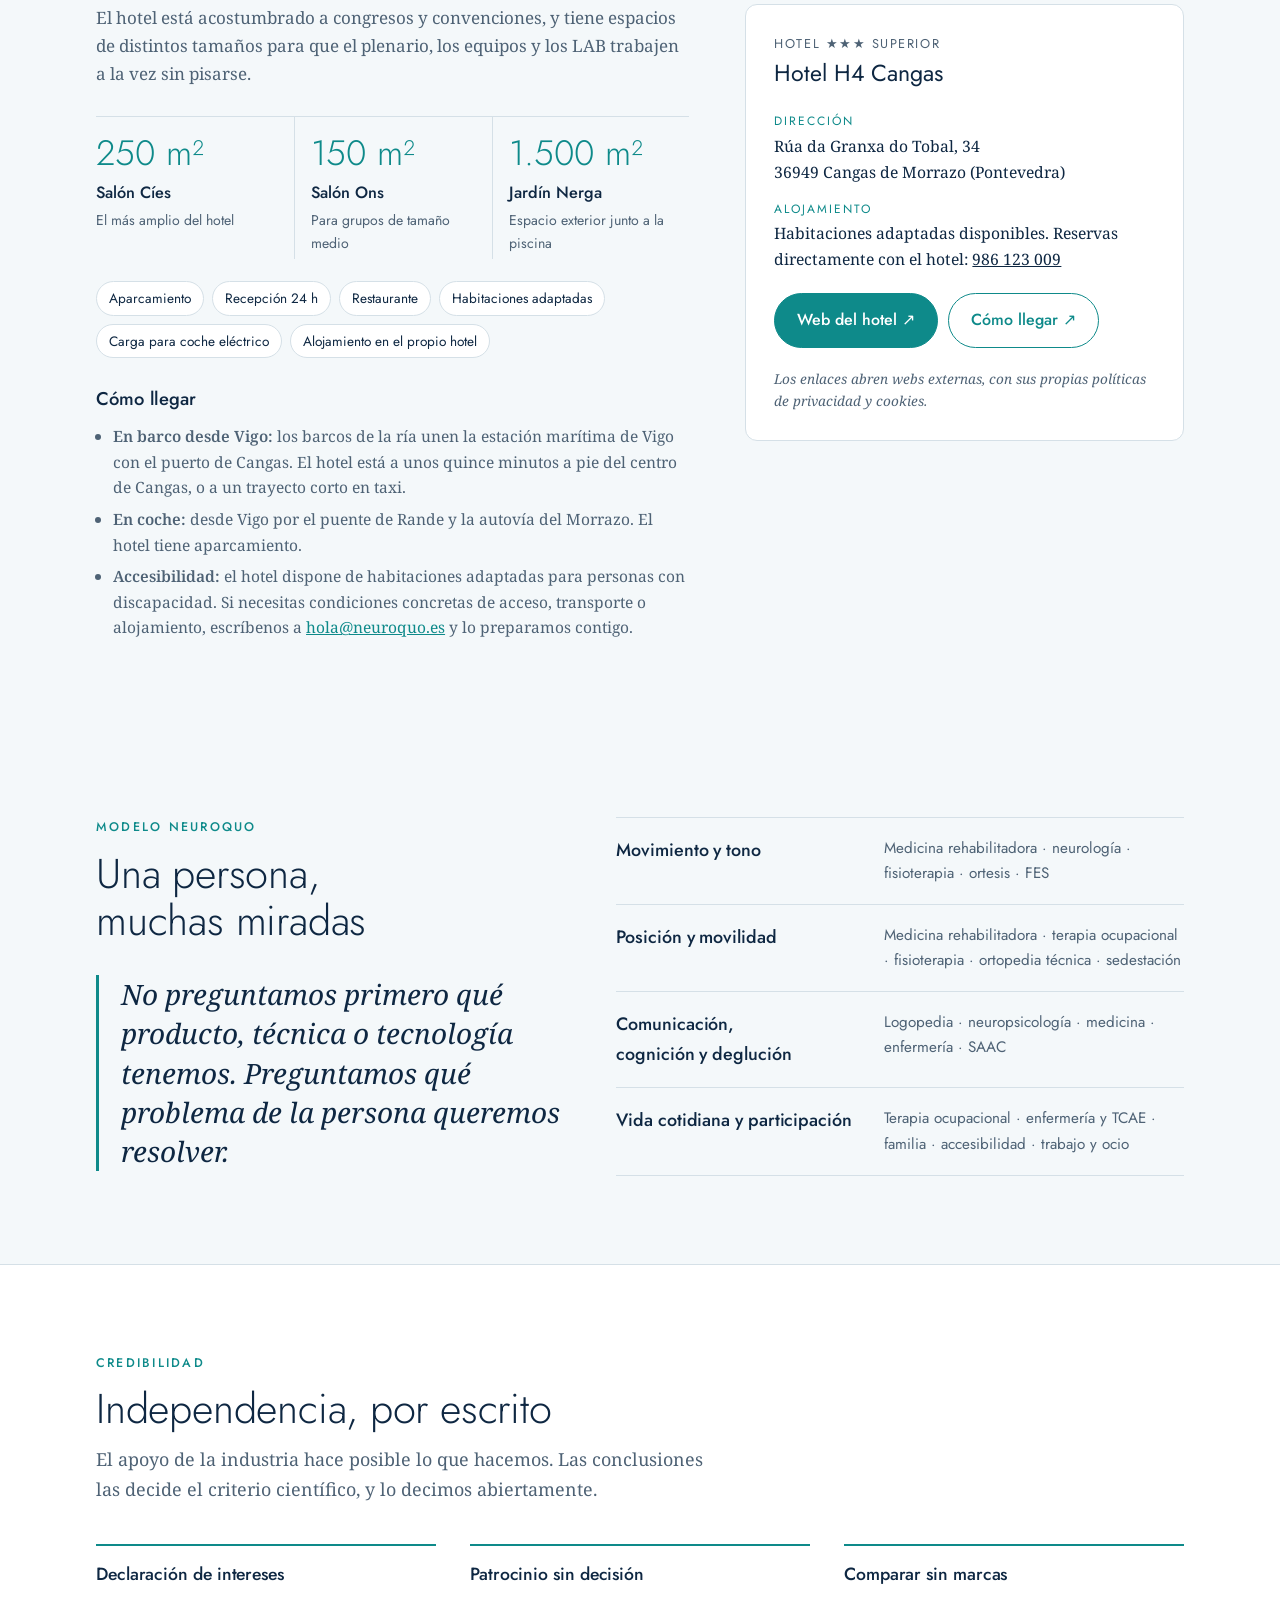
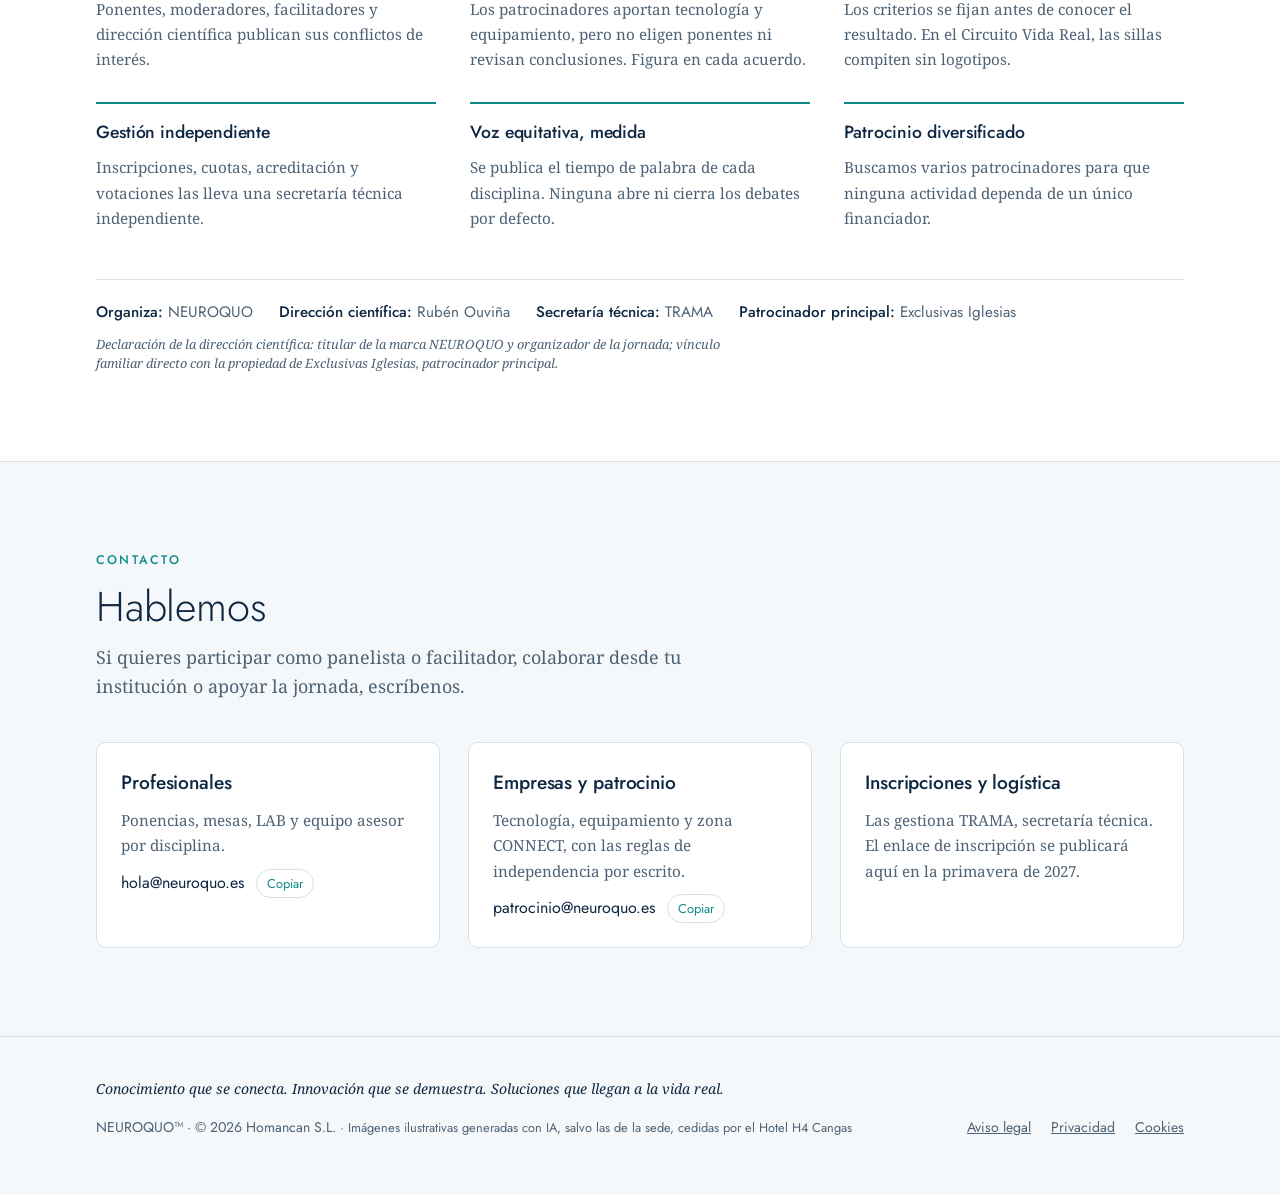
==== commit c9a1ba9a: "Sede: fotos del Hotel H4 Cangas y habitaciones adaptadas Dos fotos cedidas por el hotel (jardín y fa" ====
--- a/index.html
+++ b/index.html
@@ -223,6 +223,13 @@
 .llegar h3 { font-size: 1.15rem; font-weight: 500; }
 .llegar ul { margin: 0; padding-left: 1.1em; color: var(--muted); font-size: 0.97rem; display: grid; gap: 6px; }
 
+.sede-fotos { display: grid; grid-template-columns: minmax(0, 1.55fr) minmax(0, 1fr); gap: 16px; margin-bottom: 44px; }
+.sede-fotos figure { margin: 0; display: grid; gap: 8px; grid-template-rows: 1fr auto; }
+.sede-fotos .foto { height: 100%; aspect-ratio: auto; }
+.sede-fotos figure:first-child .foto { aspect-ratio: 5 / 3; }
+.sede-fotos figcaption { font-family: var(--f-display); font-size: 0.82rem; color: var(--muted); }
+@media (max-width: 760px) { .sede-fotos { grid-template-columns: 1fr; } .sede-fotos .foto { aspect-ratio: 5 / 3; } }
+
 /* Cuenta atrás */
 .cuenta { display: flex; flex-wrap: wrap; gap: 10px; margin-top: 22px; font-family: var(--f-display); }
 .cuenta div { min-width: 82px; padding: 12px 14px 10px; border: 1px solid rgba(169, 189, 203, 0.35); border-radius: 10px; display: grid; gap: 2px; justify-items: center; }
@@ -416,6 +423,16 @@
         <h2>Hotel H4 Cangas, en la ría de Vigo</h2>
         <p class="lede">La primera edición se celebra en Cangas de Morrazo, frente a Vigo: un hotel con salones amplios y un gran jardín, a quince minutos a pie del centro de Cangas.</p>
       </div>
+      <div class="sede-fotos">
+        <figure>
+          <img class="foto" src="img/sede-hotel-800.webp" srcset="img/sede-hotel-800.webp 800w, img/sede-hotel-1270.webp 1270w" sizes="(max-width: 760px) 92vw, 660px" width="800" height="480" alt="Fachada del Hotel H4 Cangas, con el jardín preparado para un evento junto a la piscina: mesas altas, butacas y una tarima." loading="lazy">
+          <figcaption>Jardín y fachada del hotel</figcaption>
+        </figure>
+        <figure>
+          <img class="foto" src="img/sede-salon-600.webp" srcset="img/sede-salon-600.webp 600w, img/sede-salon-871.webp 871w" sizes="(max-width: 760px) 92vw, 420px" width="600" height="360" alt="Uno de los salones del hotel durante una jornada, con el público sentado en filas y grandes ventanales." loading="lazy">
+          <figcaption>Salón en formato jornada</figcaption>
+        </figure>
+      </div>
       <div class="sede">
         <div class="sede-txt">
           <p>El hotel está acostumbrado a congresos y convenciones, y tiene espacios de distintos tamaños para que el plenario, los equipos y los LAB trabajen a la vez sin pisarse.</p>
@@ -425,14 +442,14 @@
             <div class="salon"><b>1.500 m²</b><strong>Jardín Nerga</strong><span>Espacio exterior junto a la piscina</span></div>
           </div>
           <ul class="servicios" aria-label="Servicios del hotel">
-            <li>Aparcamiento</li><li>Recepción 24 h</li><li>Restaurante</li><li>Carga para coche eléctrico</li><li>Alojamiento en el propio hotel</li>
+            <li>Aparcamiento</li><li>Recepción 24 h</li><li>Restaurante</li><li>Habitaciones adaptadas</li><li>Carga para coche eléctrico</li><li>Alojamiento en el propio hotel</li>
           </ul>
           <div class="llegar">
             <h3>Cómo llegar</h3>
             <ul>
               <li><strong>En barco desde Vigo:</strong> los barcos de la ría unen la estación marítima de Vigo con el puerto de Cangas. El hotel está a unos quince minutos a pie del centro de Cangas, o a un trayecto corto en taxi.</li>
               <li><strong>En coche:</strong> desde Vigo por el puente de Rande y la autovía del Morrazo. El hotel tiene aparcamiento.</li>
-              <li><strong>Accesibilidad:</strong> si necesitas condiciones concretas de acceso, transporte o alojamiento, escríbenos a <a href="mailto:hola@neuroquo.es">hola@neuroquo.es</a> y lo preparamos contigo.</li>
+              <li><strong>Accesibilidad:</strong> el hotel dispone de habitaciones adaptadas para personas con discapacidad. Si necesitas condiciones concretas de acceso, transporte o alojamiento, escríbenos a <a href="mailto:hola@neuroquo.es">hola@neuroquo.es</a> y lo preparamos contigo.</li>
             </ul>
           </div>
         </div>
@@ -443,7 +460,7 @@
           </div>
           <dl>
             <div><dt>Dirección</dt><dd>Rúa da Granxa do Tobal, 34<br>36949 Cangas de Morrazo (Pontevedra)</dd></div>
-            <div><dt>Alojamiento</dt><dd>Reservas directamente con el hotel: <a href="tel:+34986123009">986 123 009</a></dd></div>
+            <div><dt>Alojamiento</dt><dd>Habitaciones adaptadas disponibles. Reservas directamente con el hotel: <a href="tel:+34986123009">986 123 009</a></dd></div>
           </dl>
           <div class="botones">
             <a class="btn solid" href="https://www.hotelesh4.com/" target="_blank" rel="noopener">Web del hotel ↗</a>
@@ -531,7 +548,7 @@
       <span class="lema">Conocimiento que se conecta. Innovación que se demuestra. Soluciones que llegan a la vida real.</span>
     </div>
     <div class="pie-fila">
-      <span>NEUROQUO™ · © 2026 Homancan S.L. <span class="nota-ia">· Imágenes ilustrativas generadas con IA</span></span>
+      <span>NEUROQUO™ · © 2026 Homancan S.L. <span class="nota-ia">· Imágenes ilustrativas generadas con IA, salvo las de la sede, cedidas por el Hotel H4 Cangas</span></span>
       <ul>
         <li><a href="aviso-legal.html">Aviso legal</a></li>
         <li><a href="privacidad.html">Privacidad</a></li>
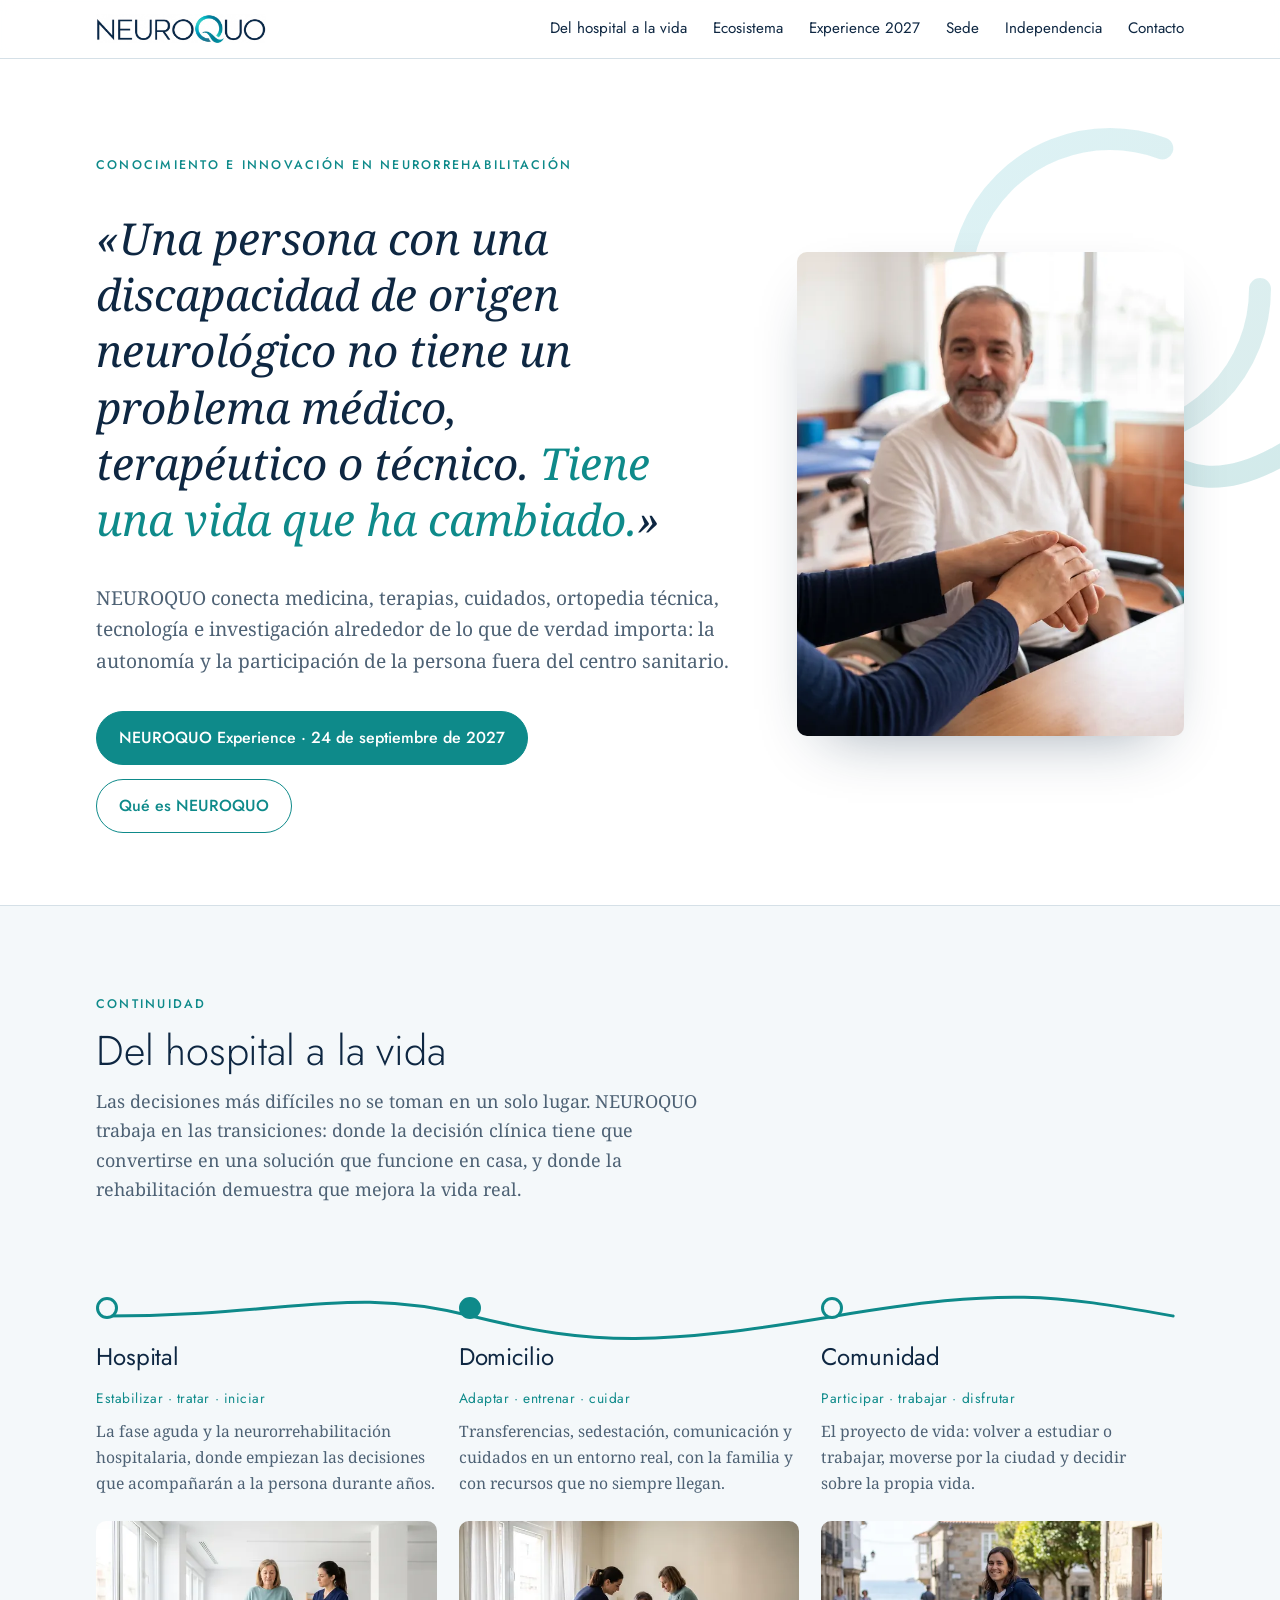
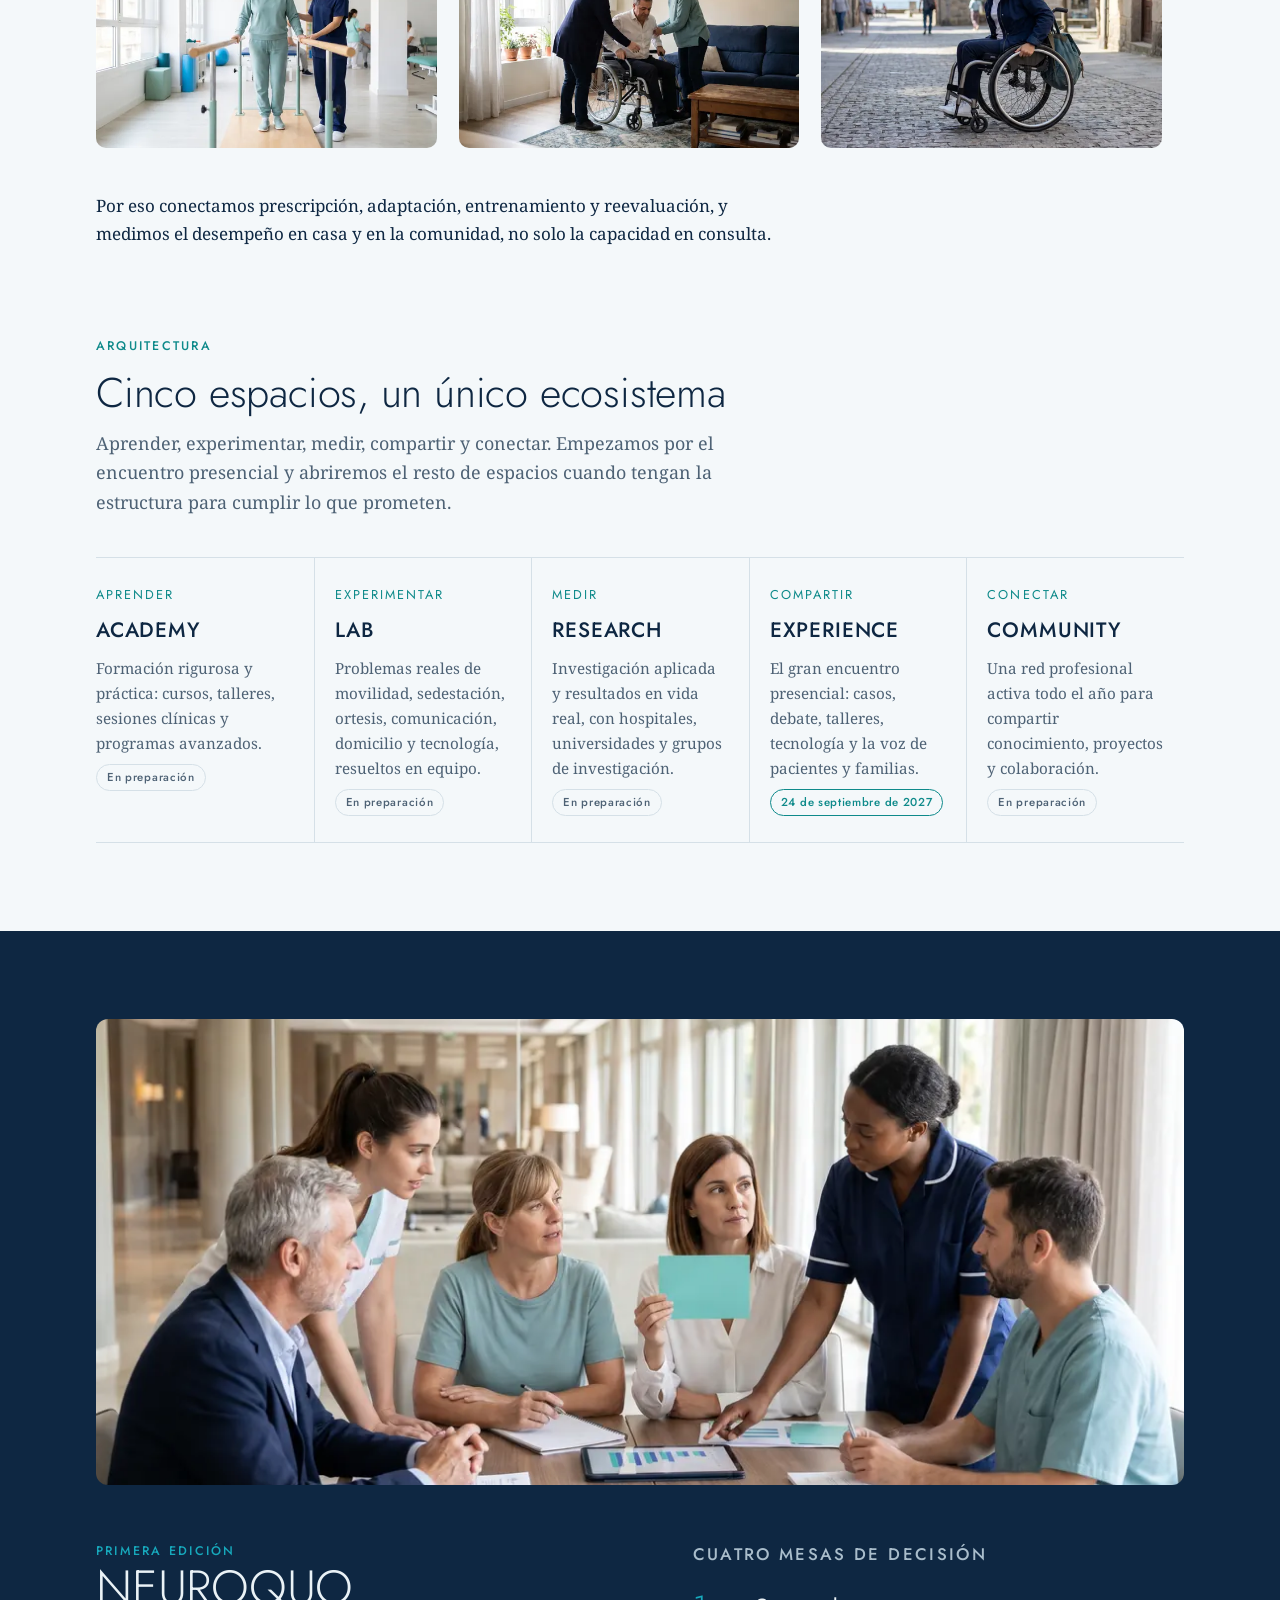
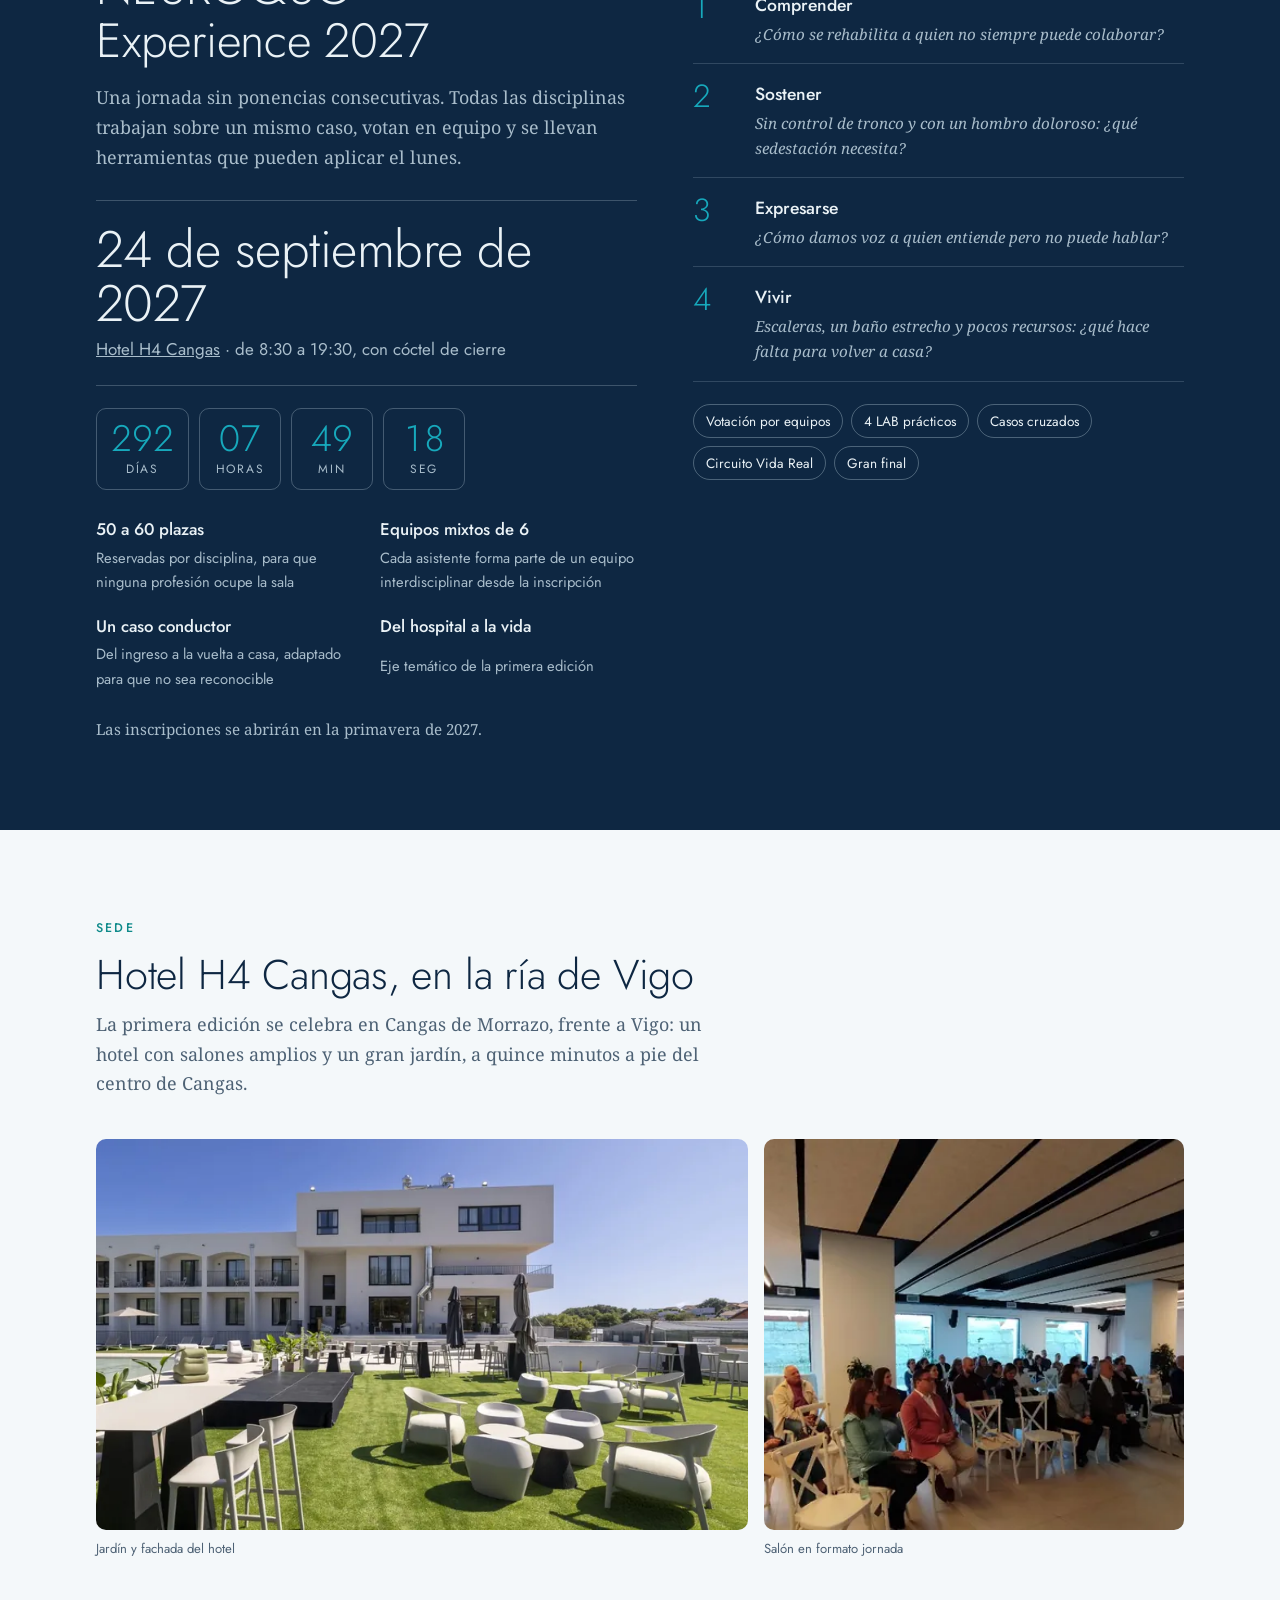
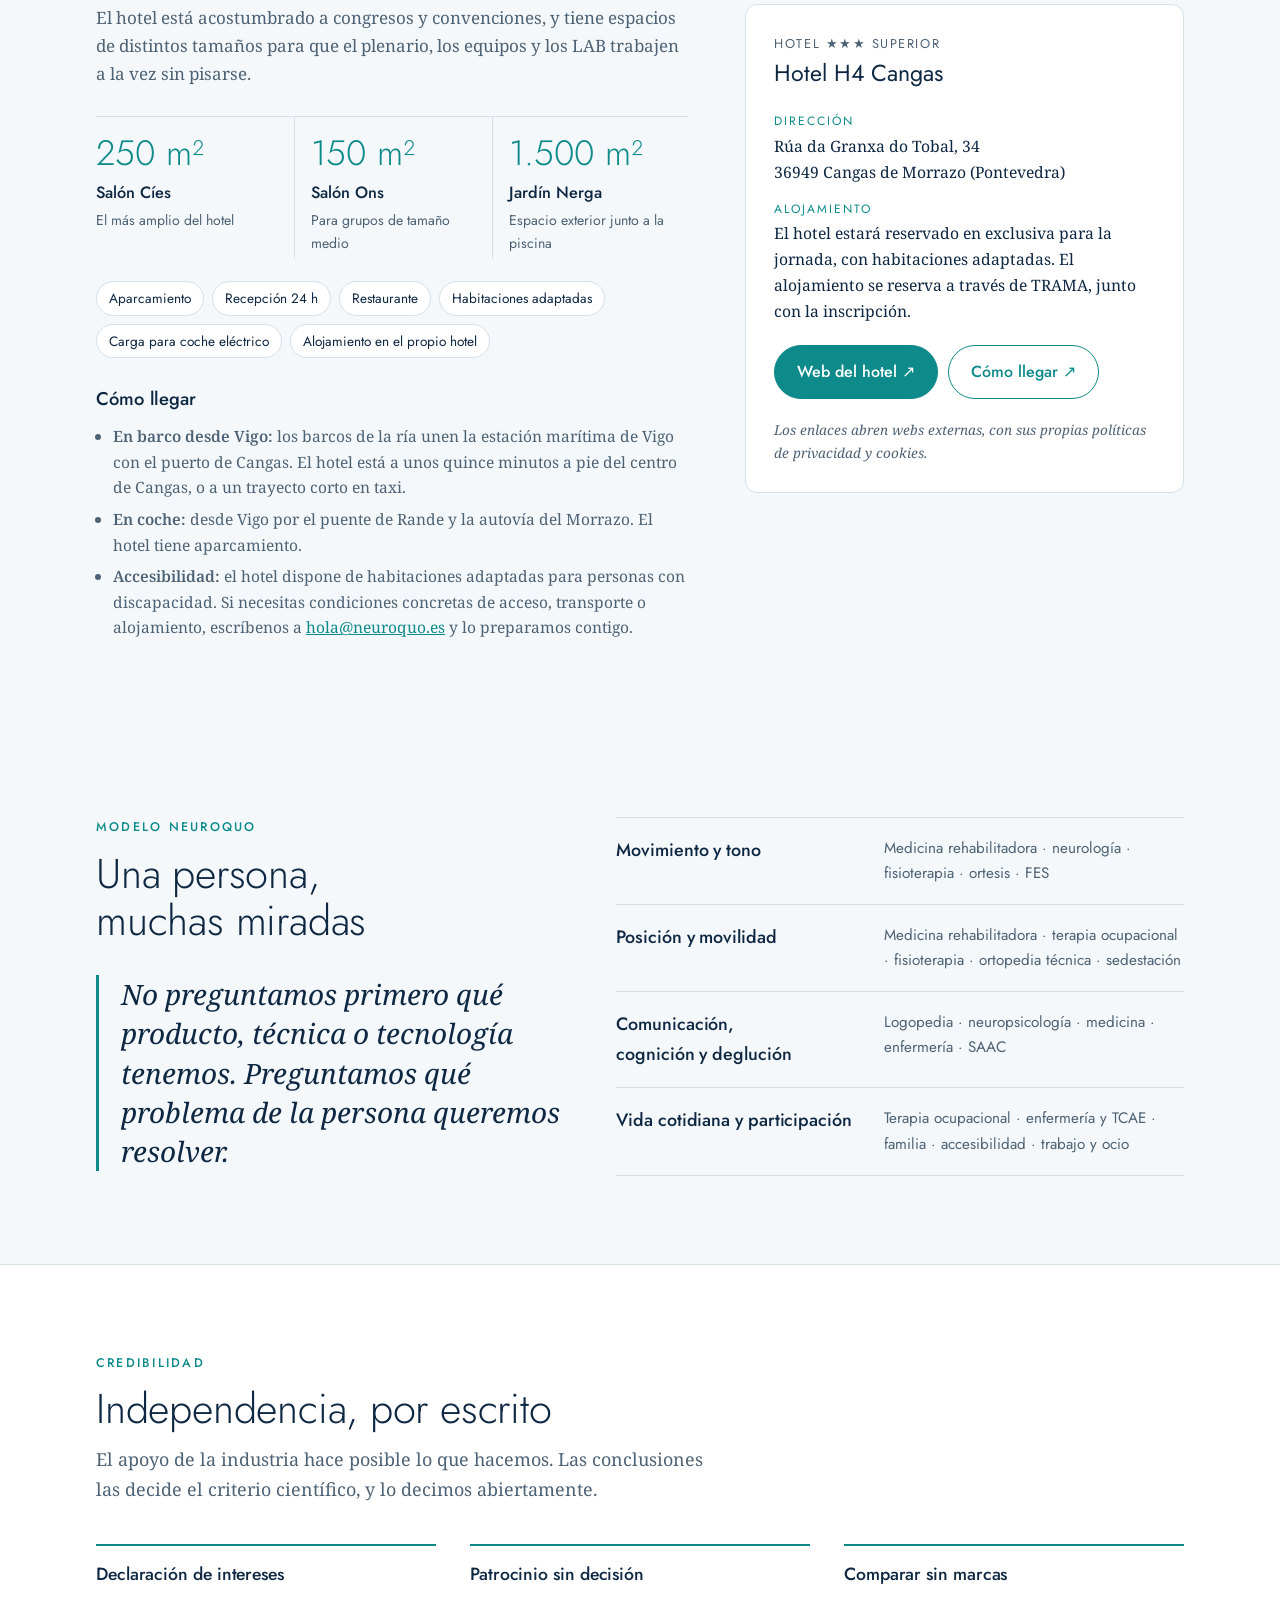
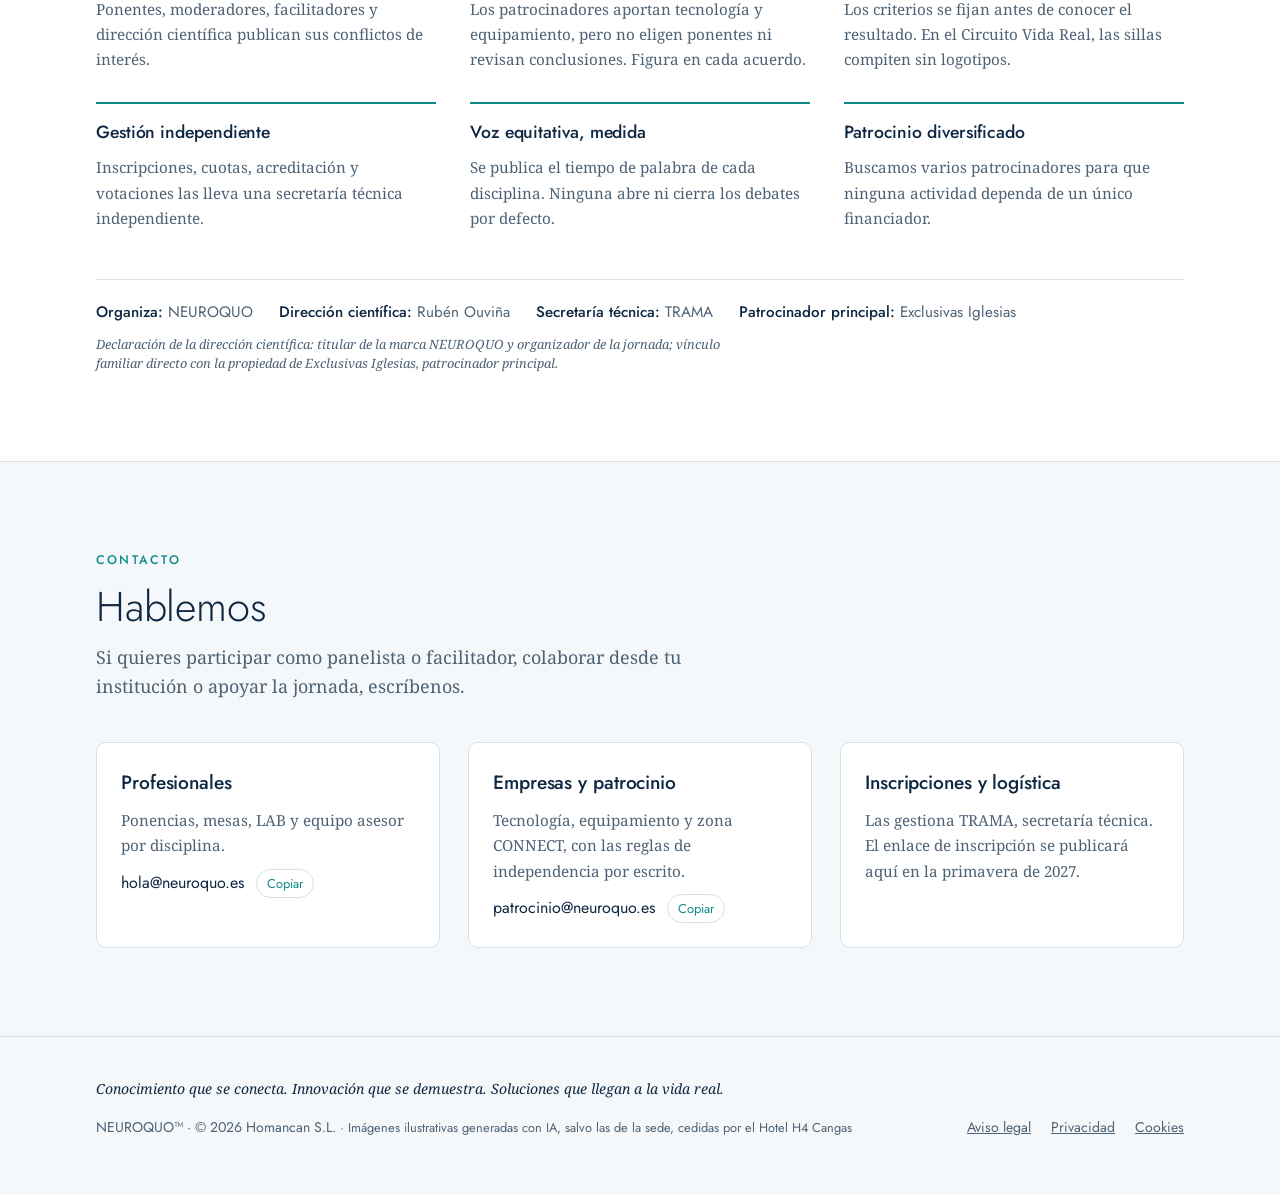
==== commit f888878e: "Sede: el alojamiento se reserva a través de TRAMA Se quita el teléfono de reservas del hotel. El hot" ====
--- a/index.html
+++ b/index.html
@@ -460,7 +460,7 @@
           </div>
           <dl>
             <div><dt>Dirección</dt><dd>Rúa da Granxa do Tobal, 34<br>36949 Cangas de Morrazo (Pontevedra)</dd></div>
-            <div><dt>Alojamiento</dt><dd>Habitaciones adaptadas disponibles. Reservas directamente con el hotel: <a href="tel:+34986123009">986 123 009</a></dd></div>
+            <div><dt>Alojamiento</dt><dd>El hotel estará reservado en exclusiva para la jornada, con habitaciones adaptadas. El alojamiento se reserva a través de TRAMA, junto con la inscripción.</dd></div>
           </dl>
           <div class="botones">
             <a class="btn solid" href="https://www.hotelesh4.com/" target="_blank" rel="noopener">Web del hotel ↗</a>
